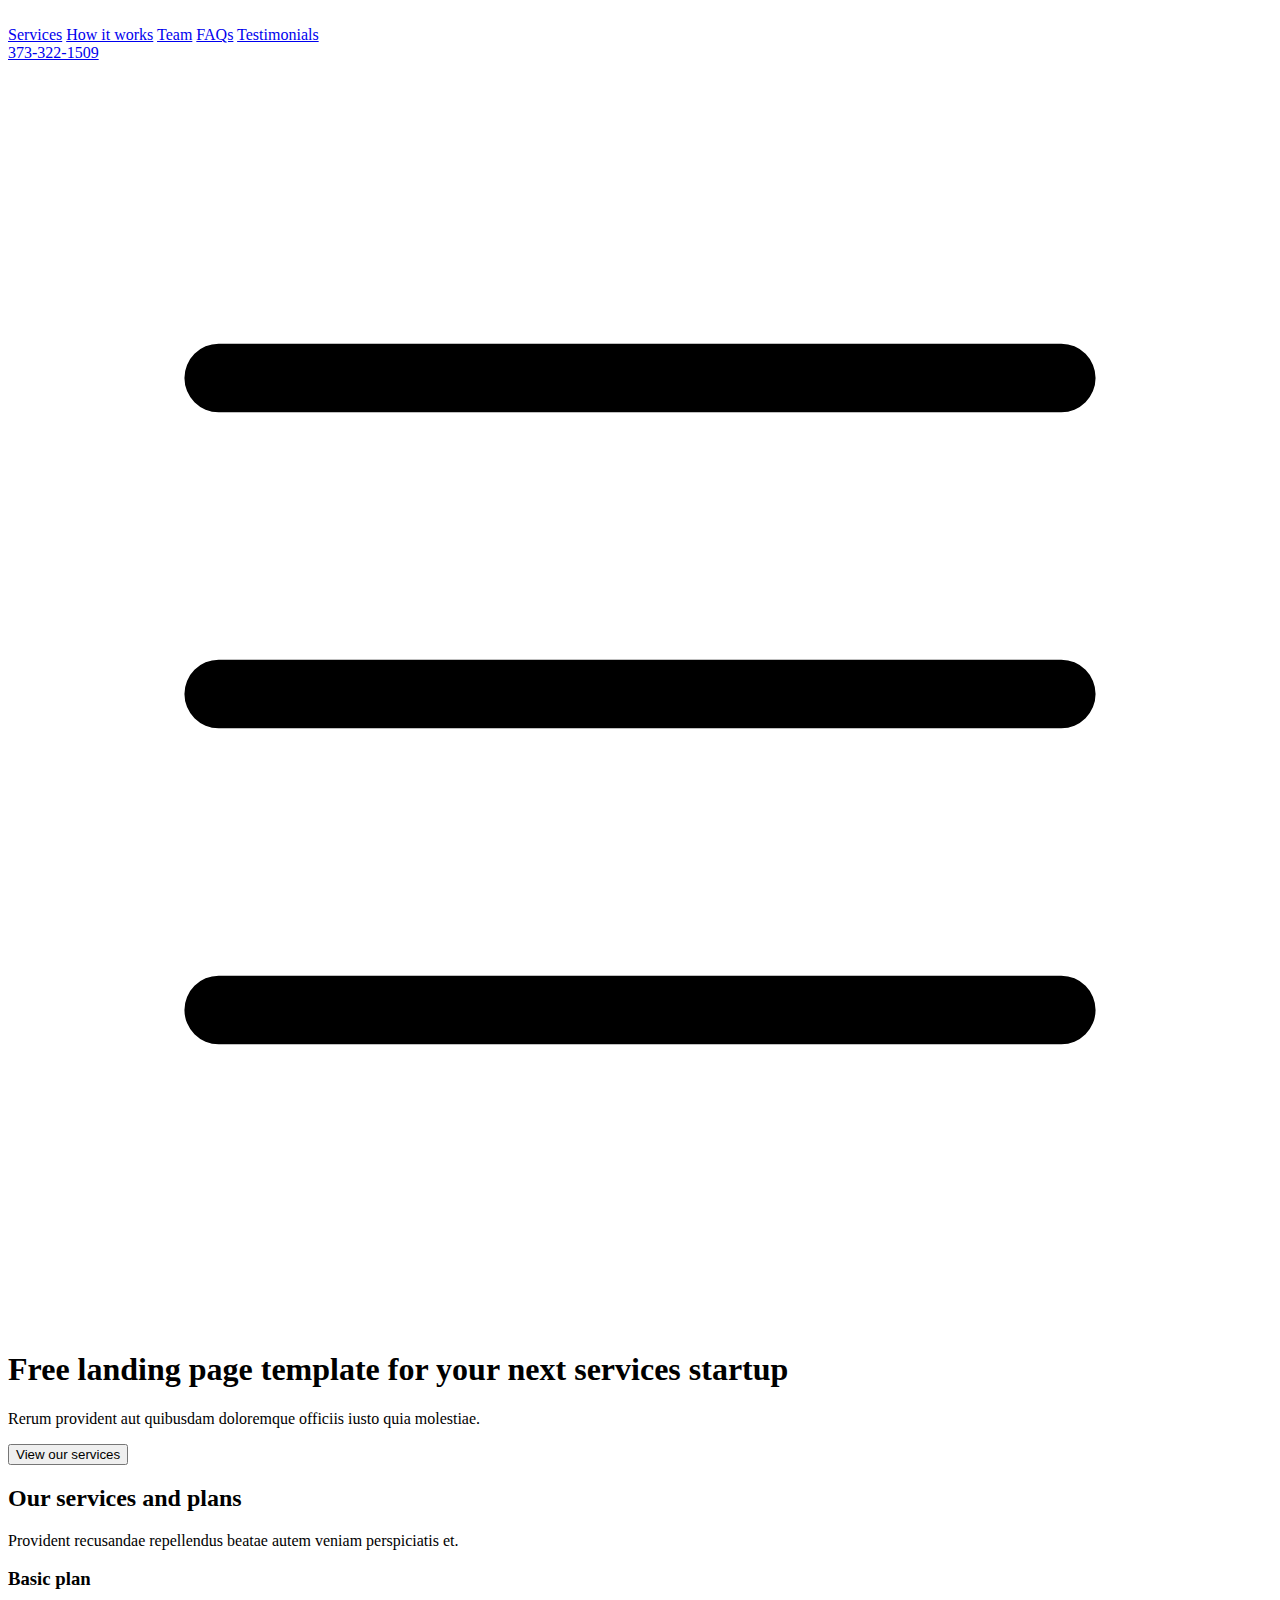
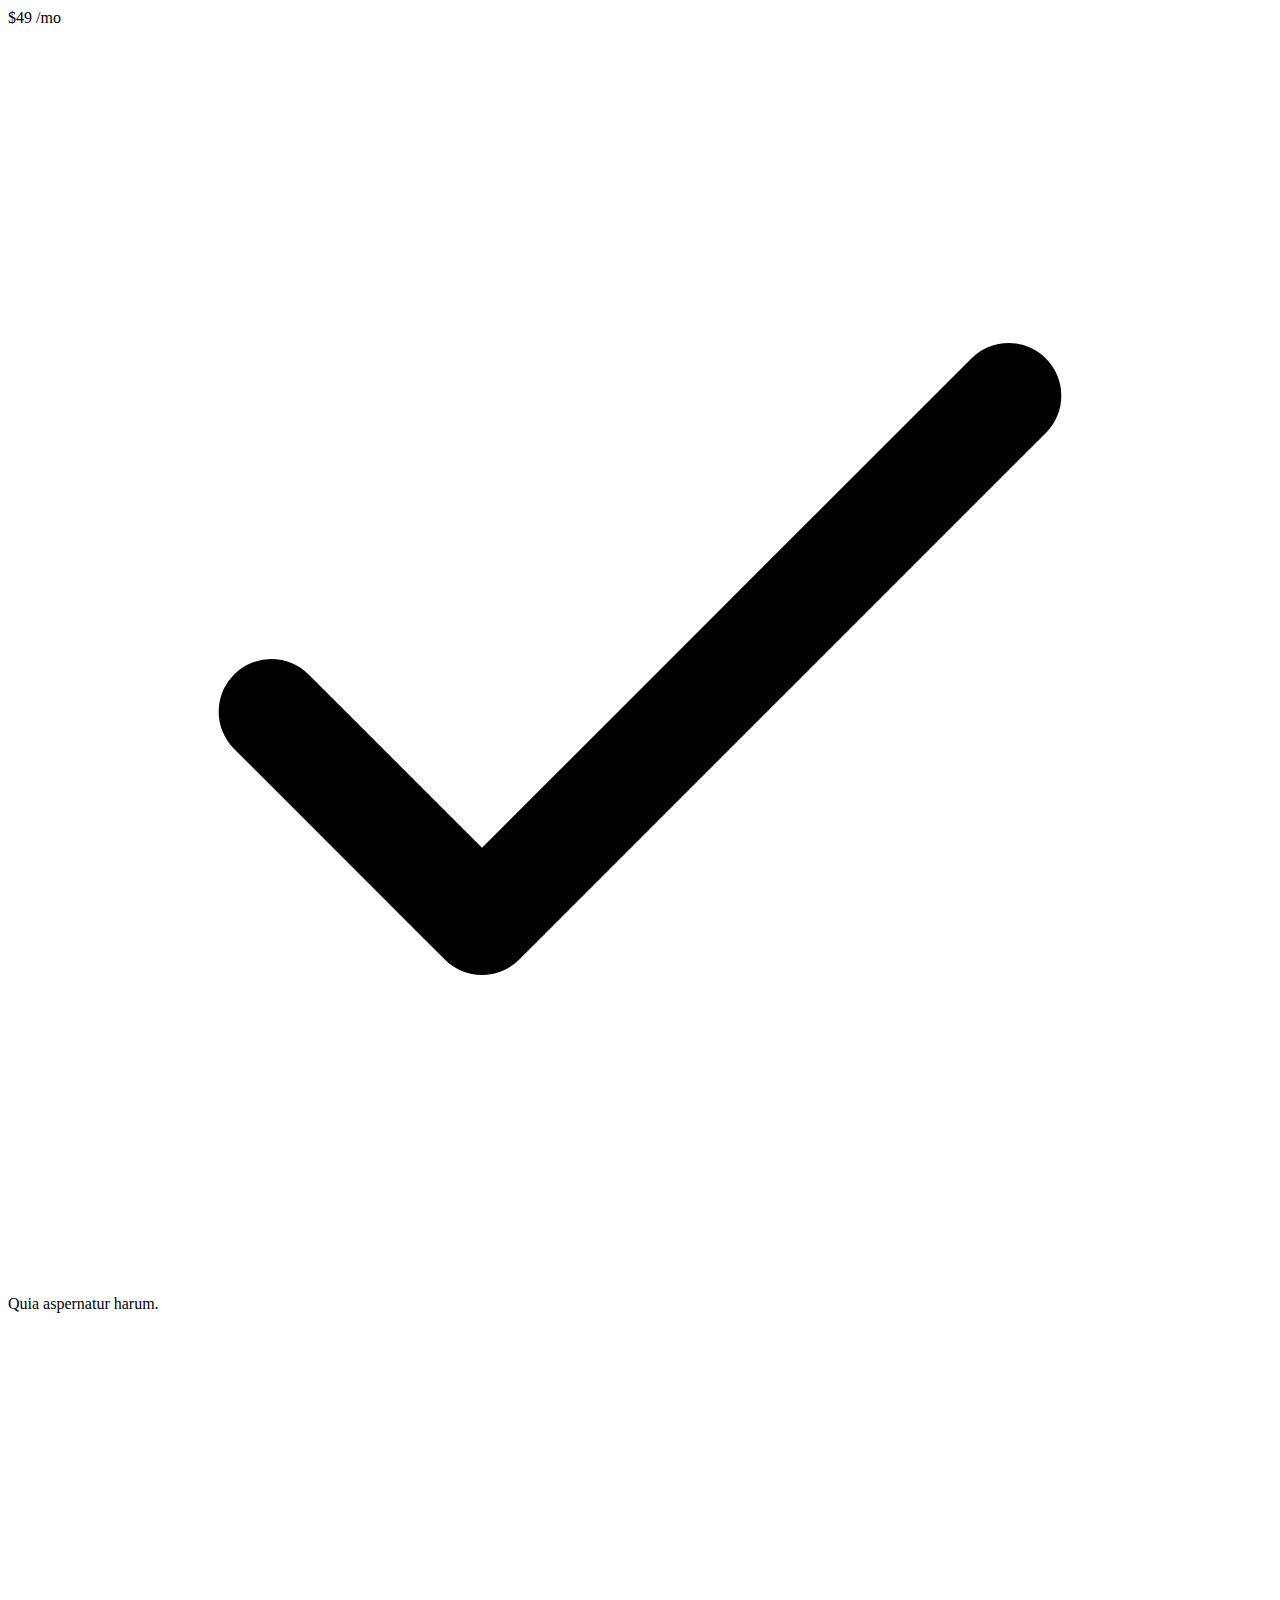
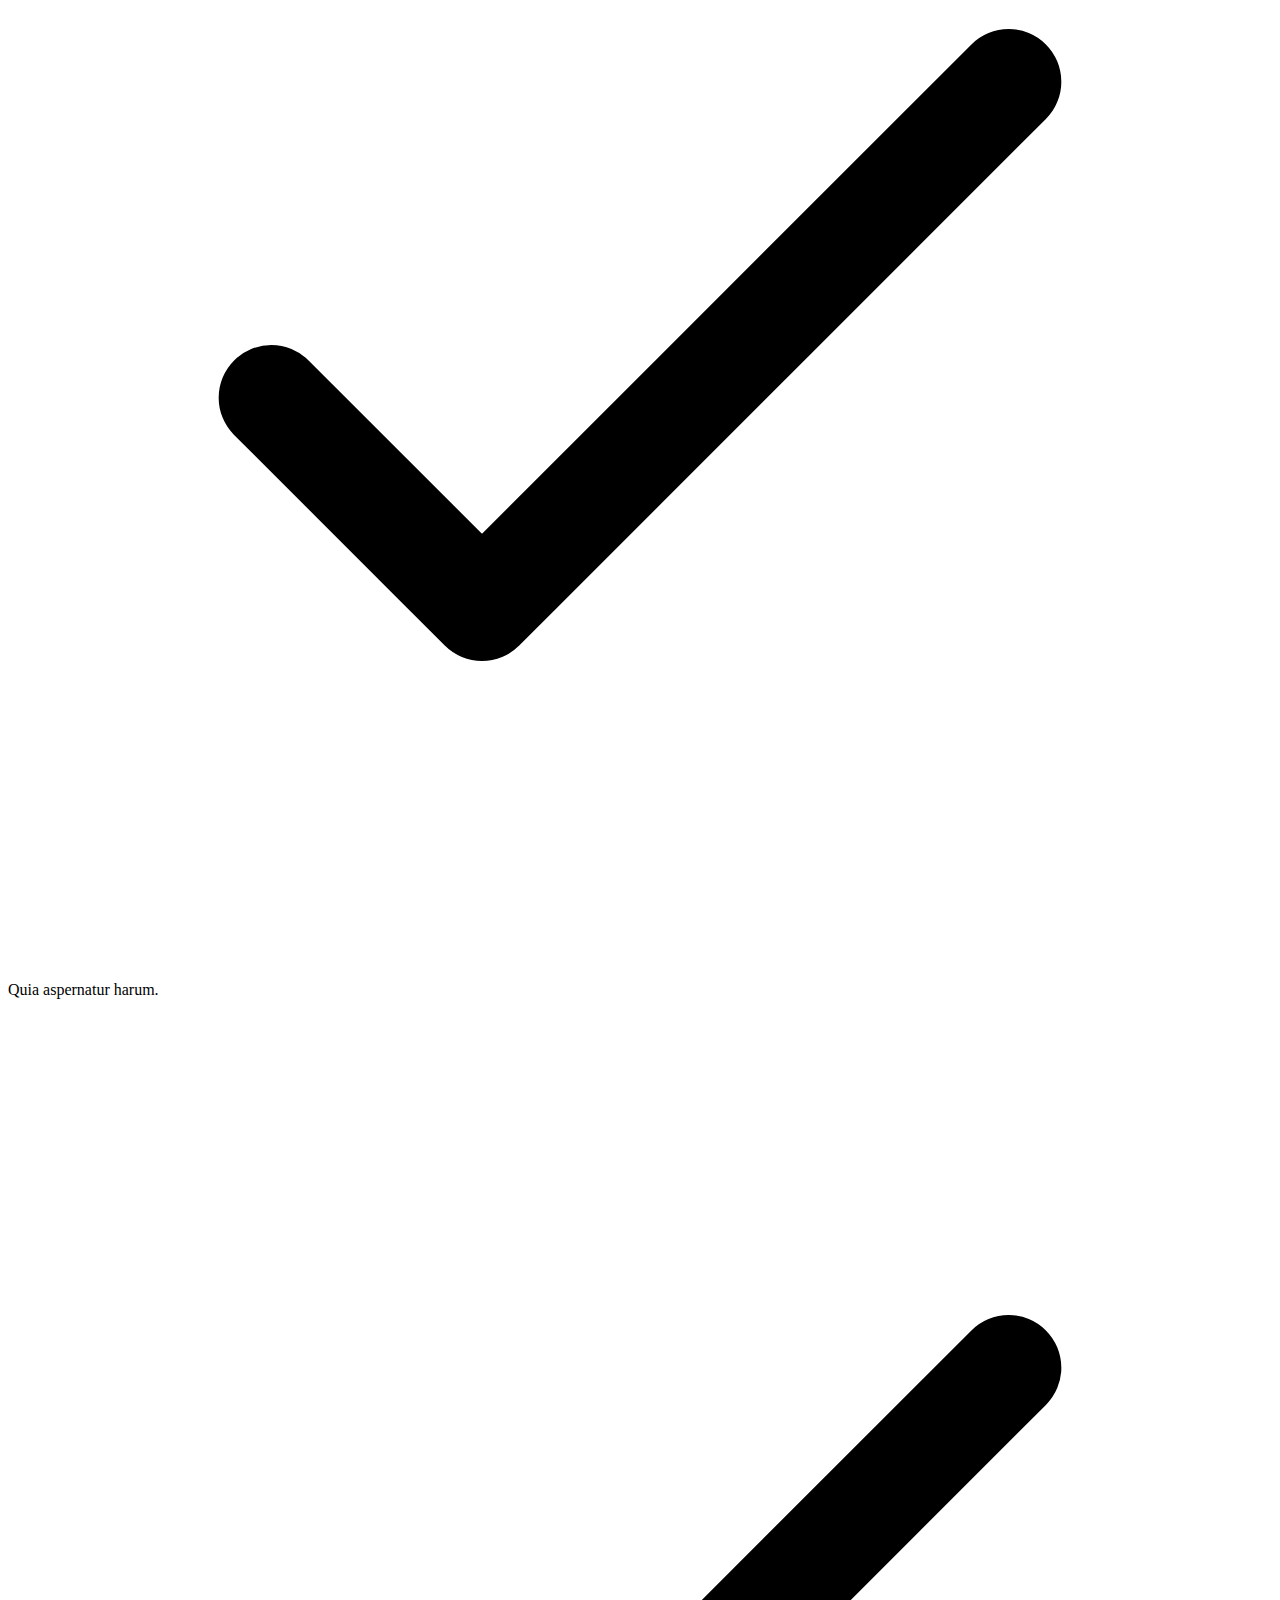
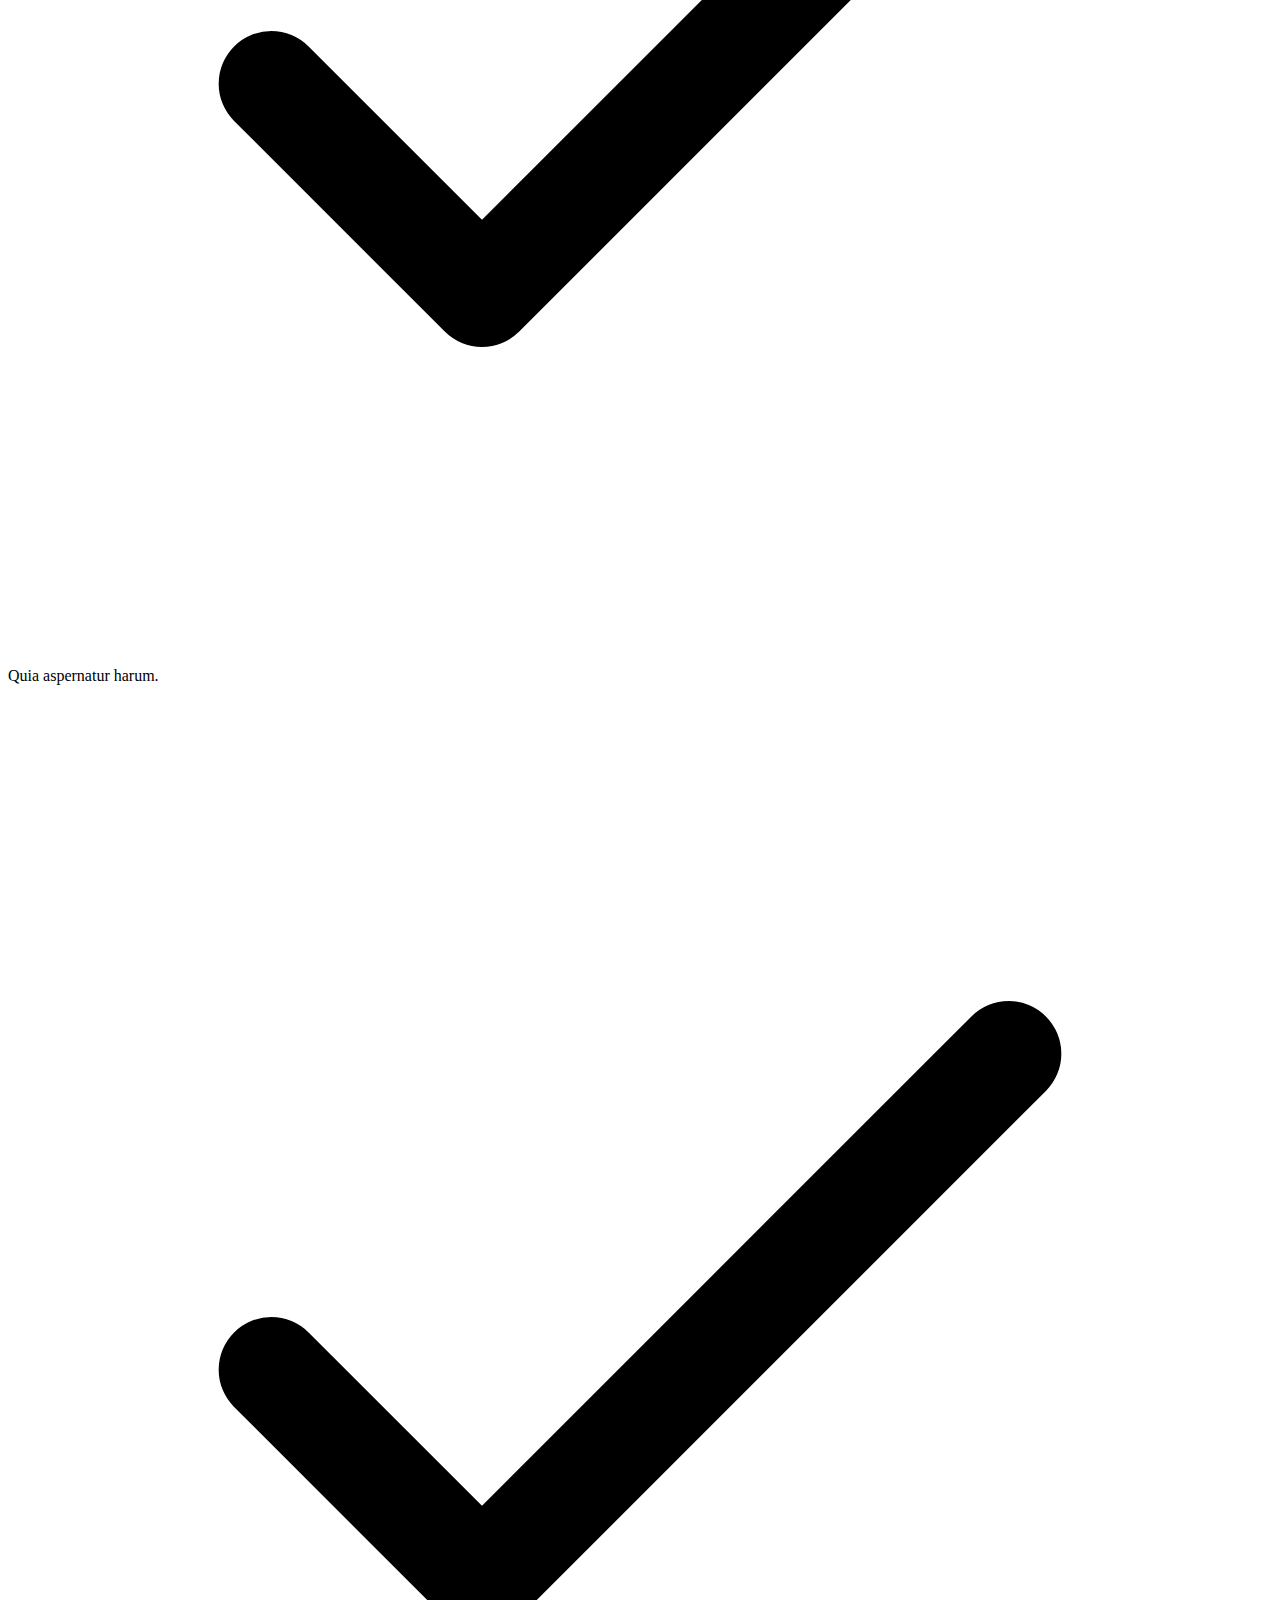
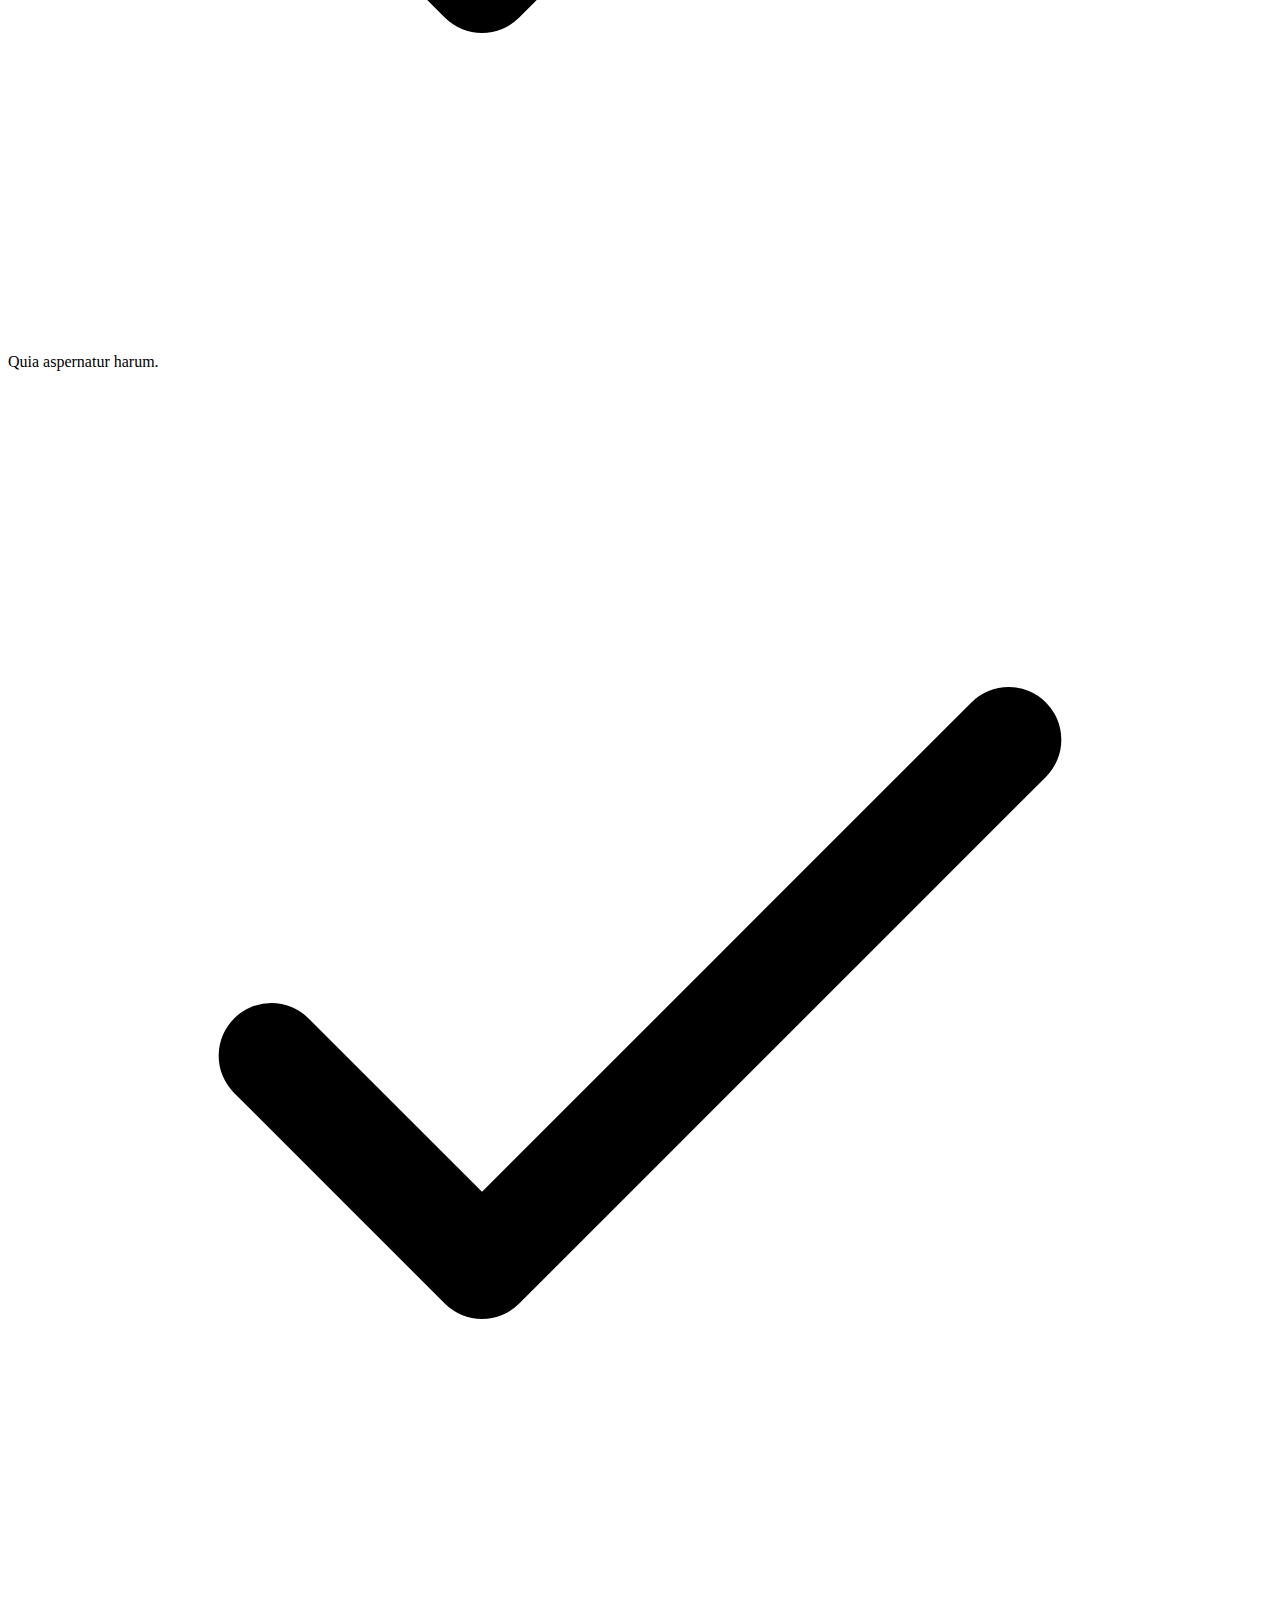
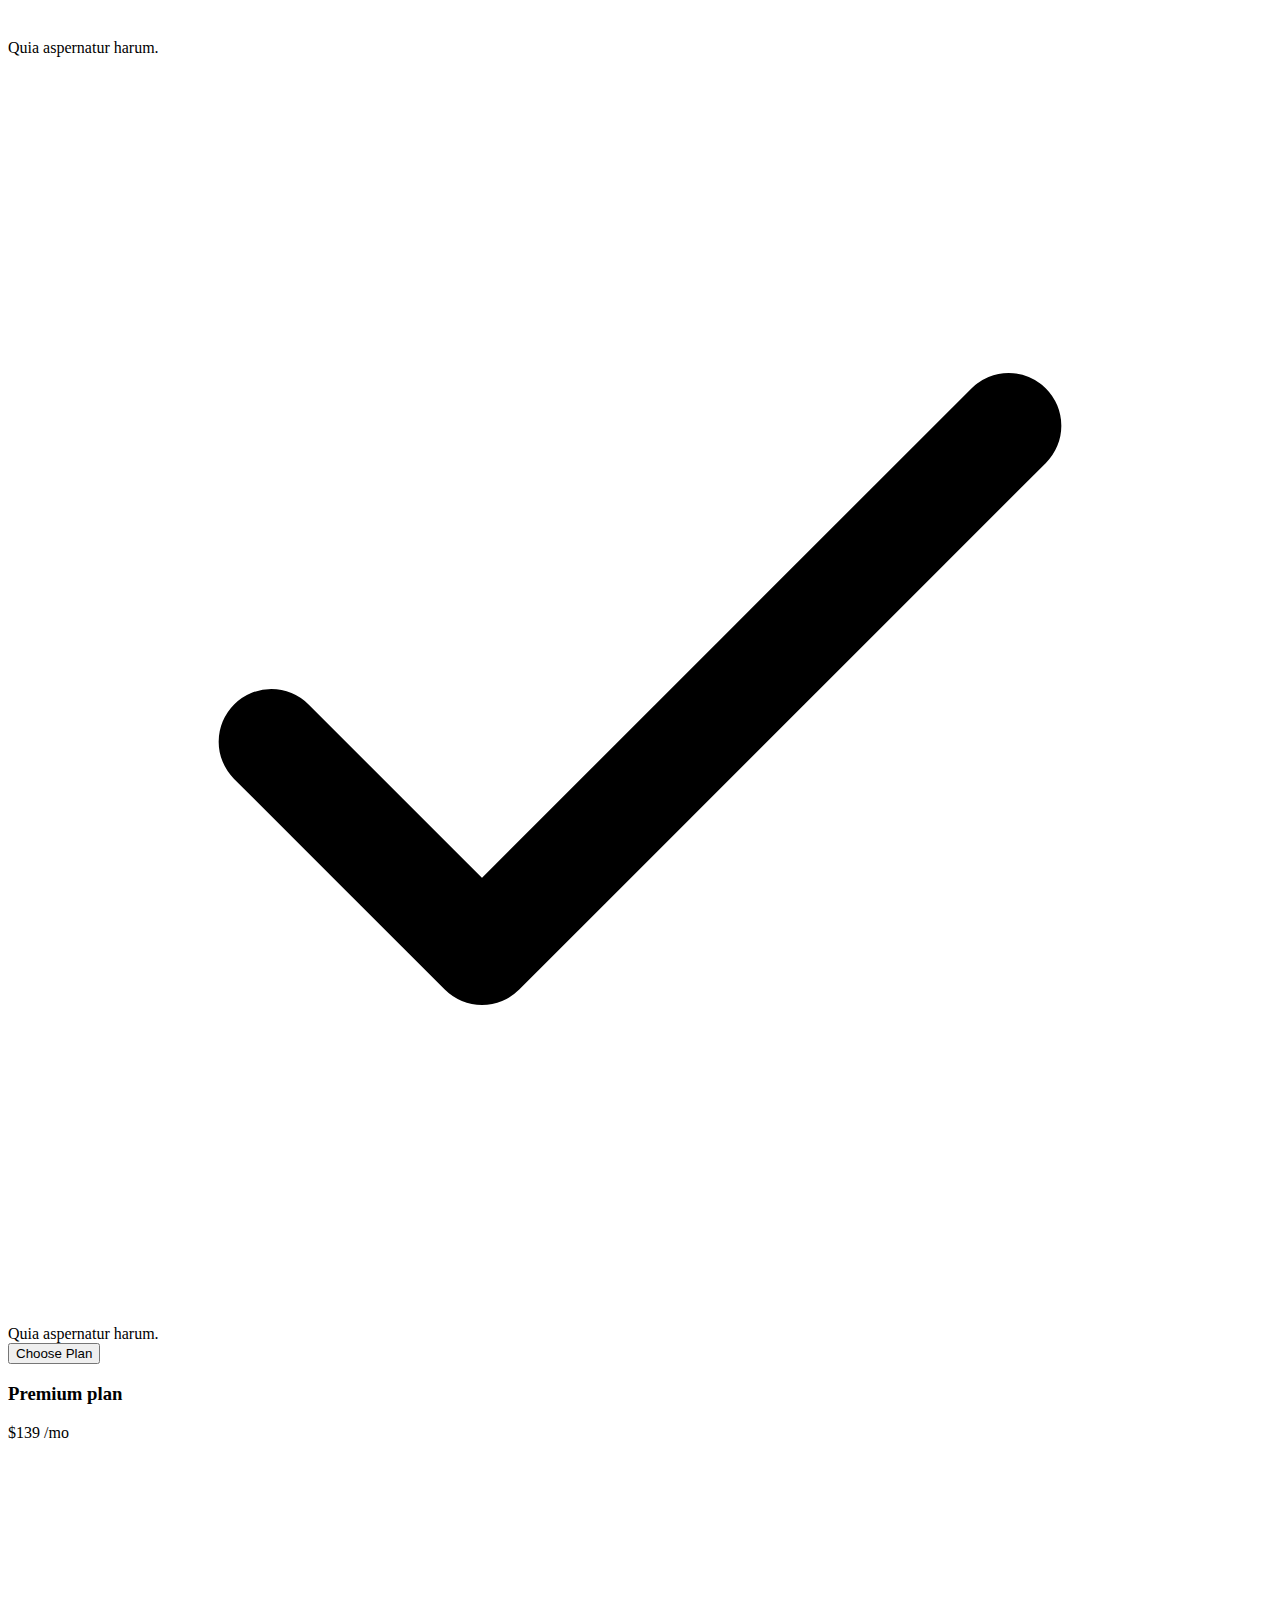
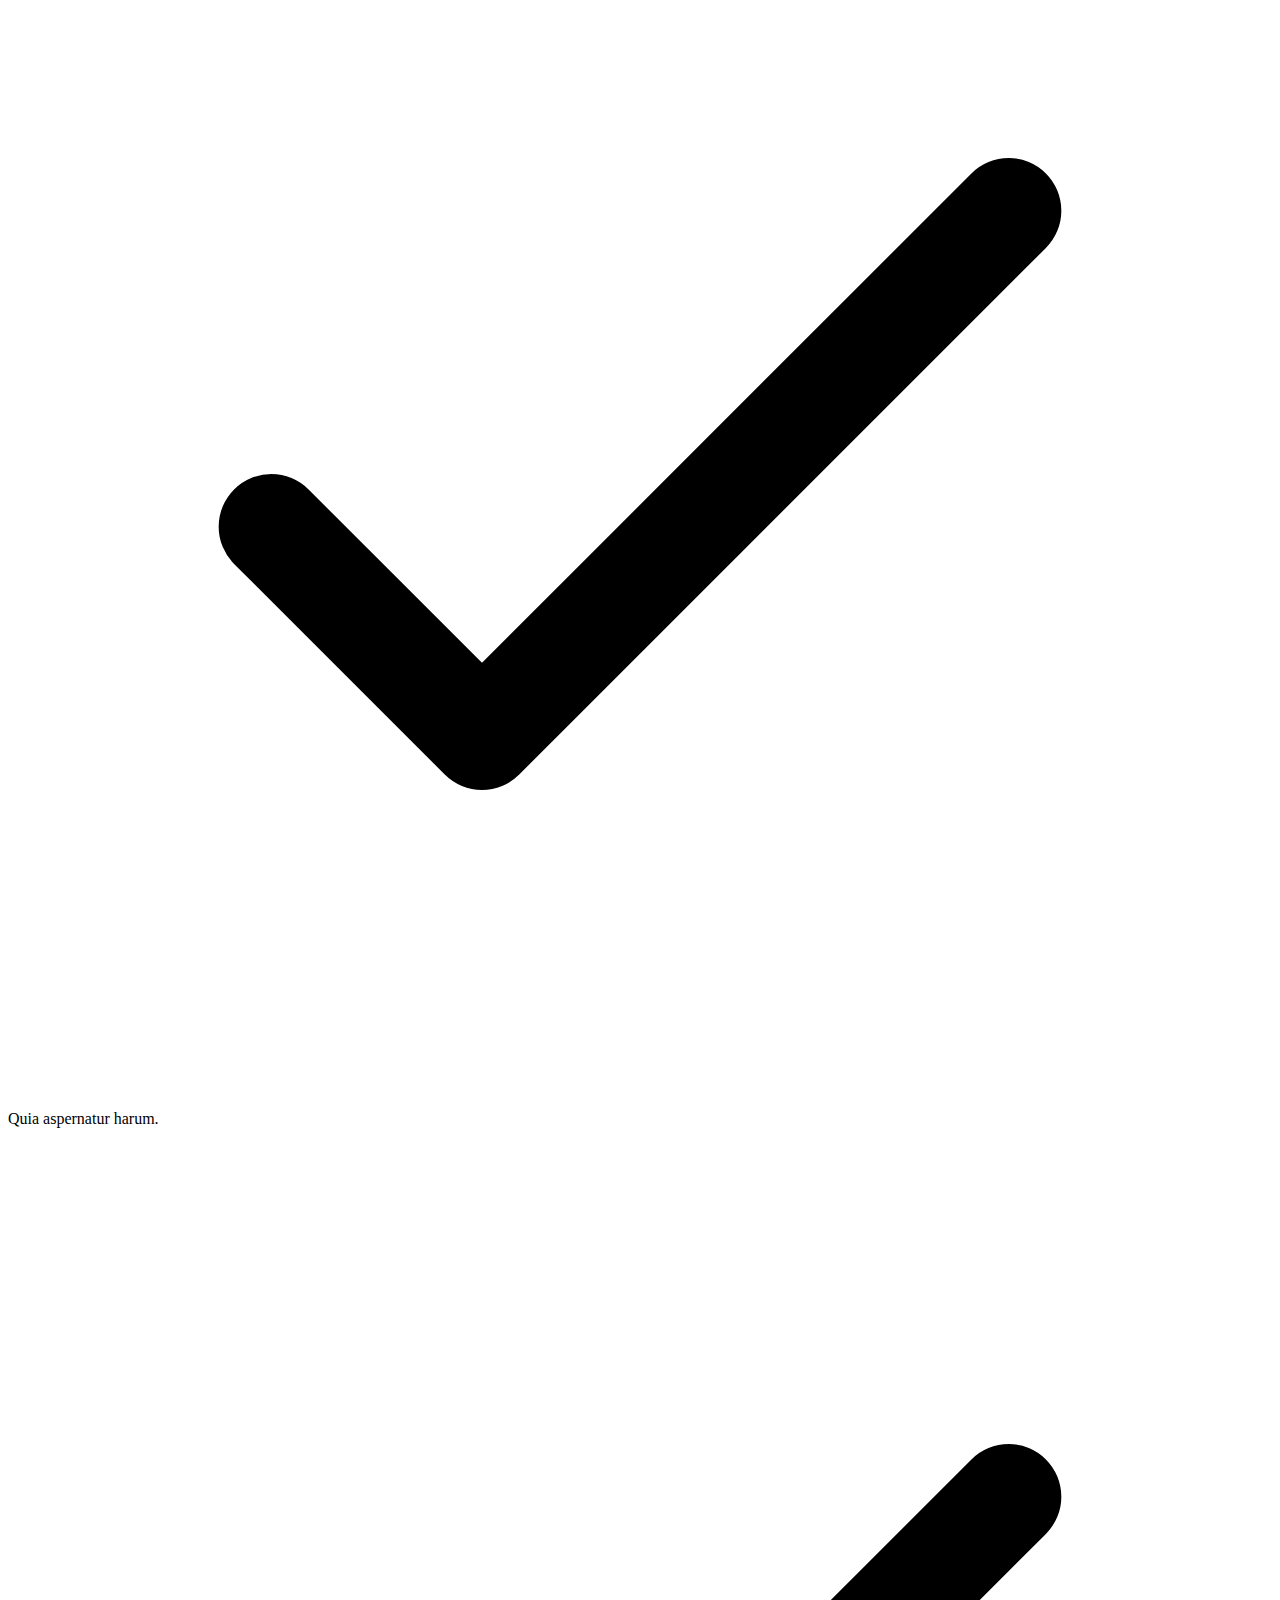
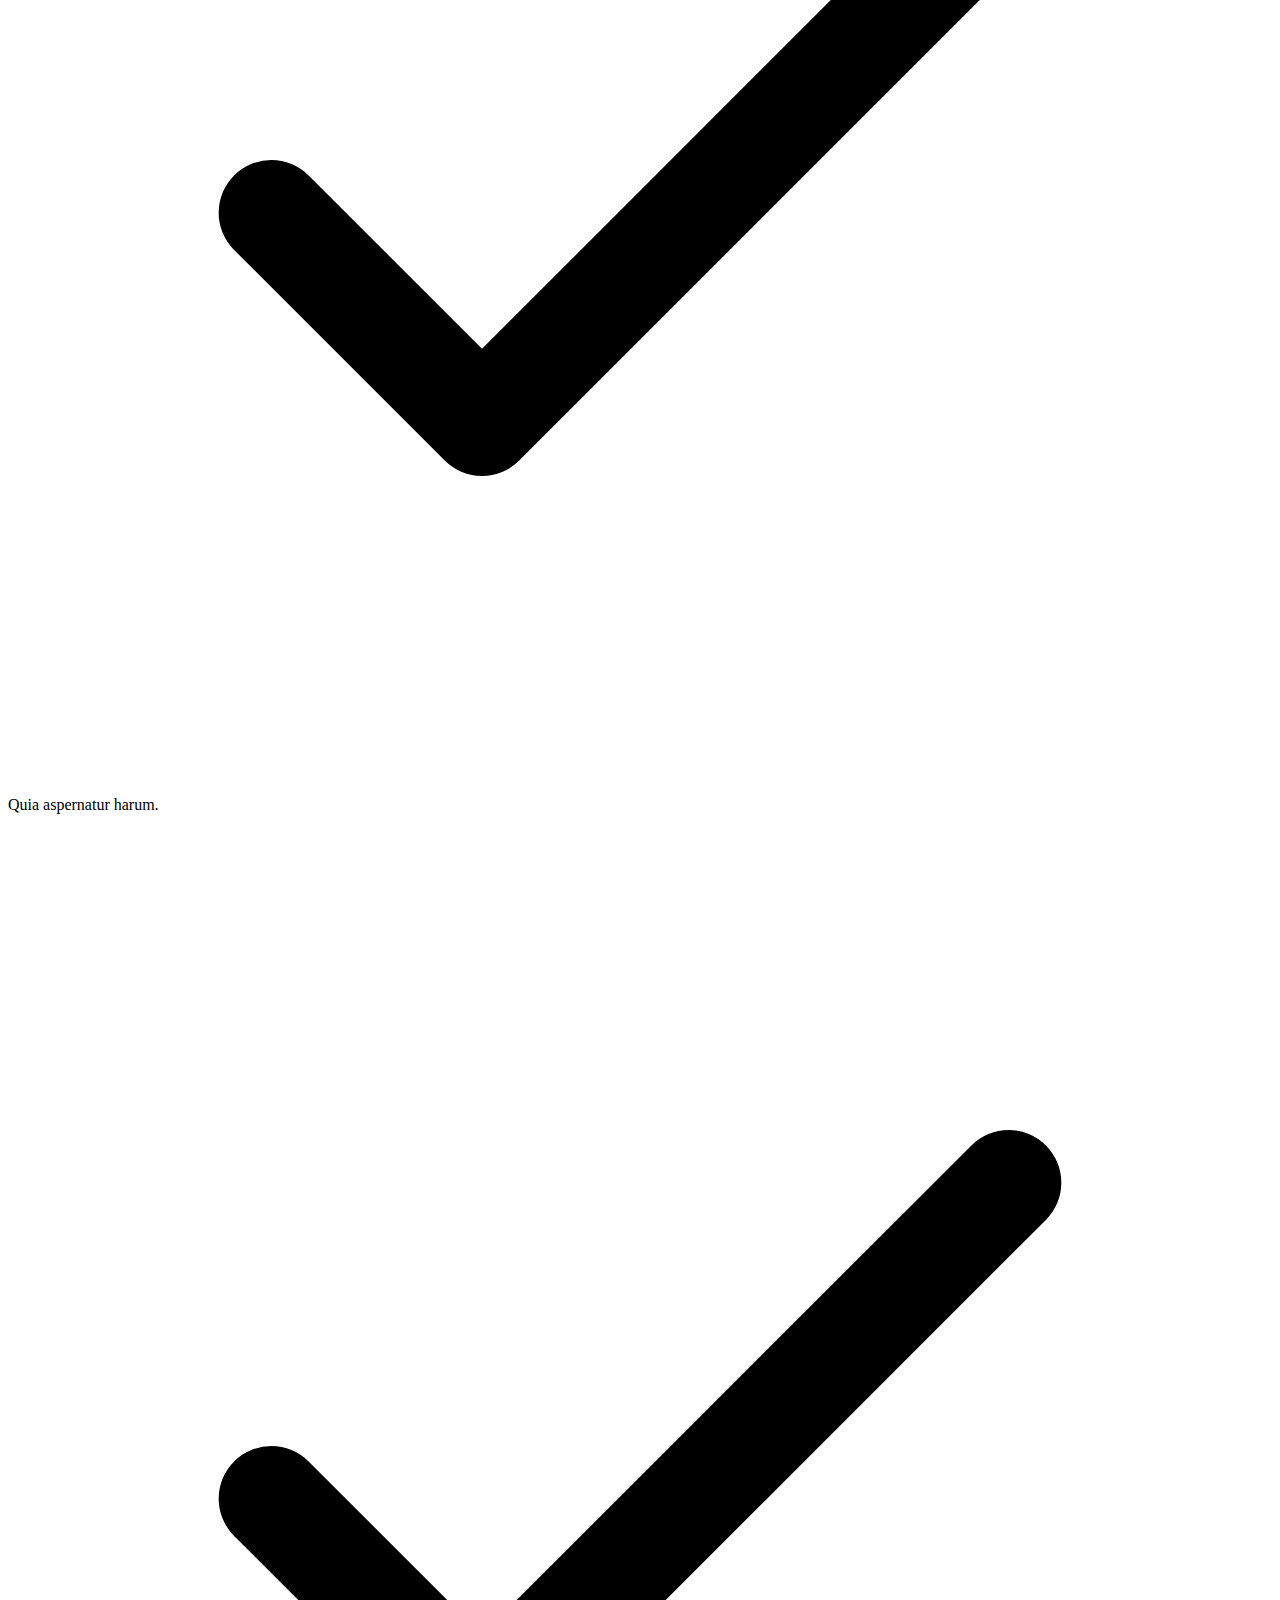
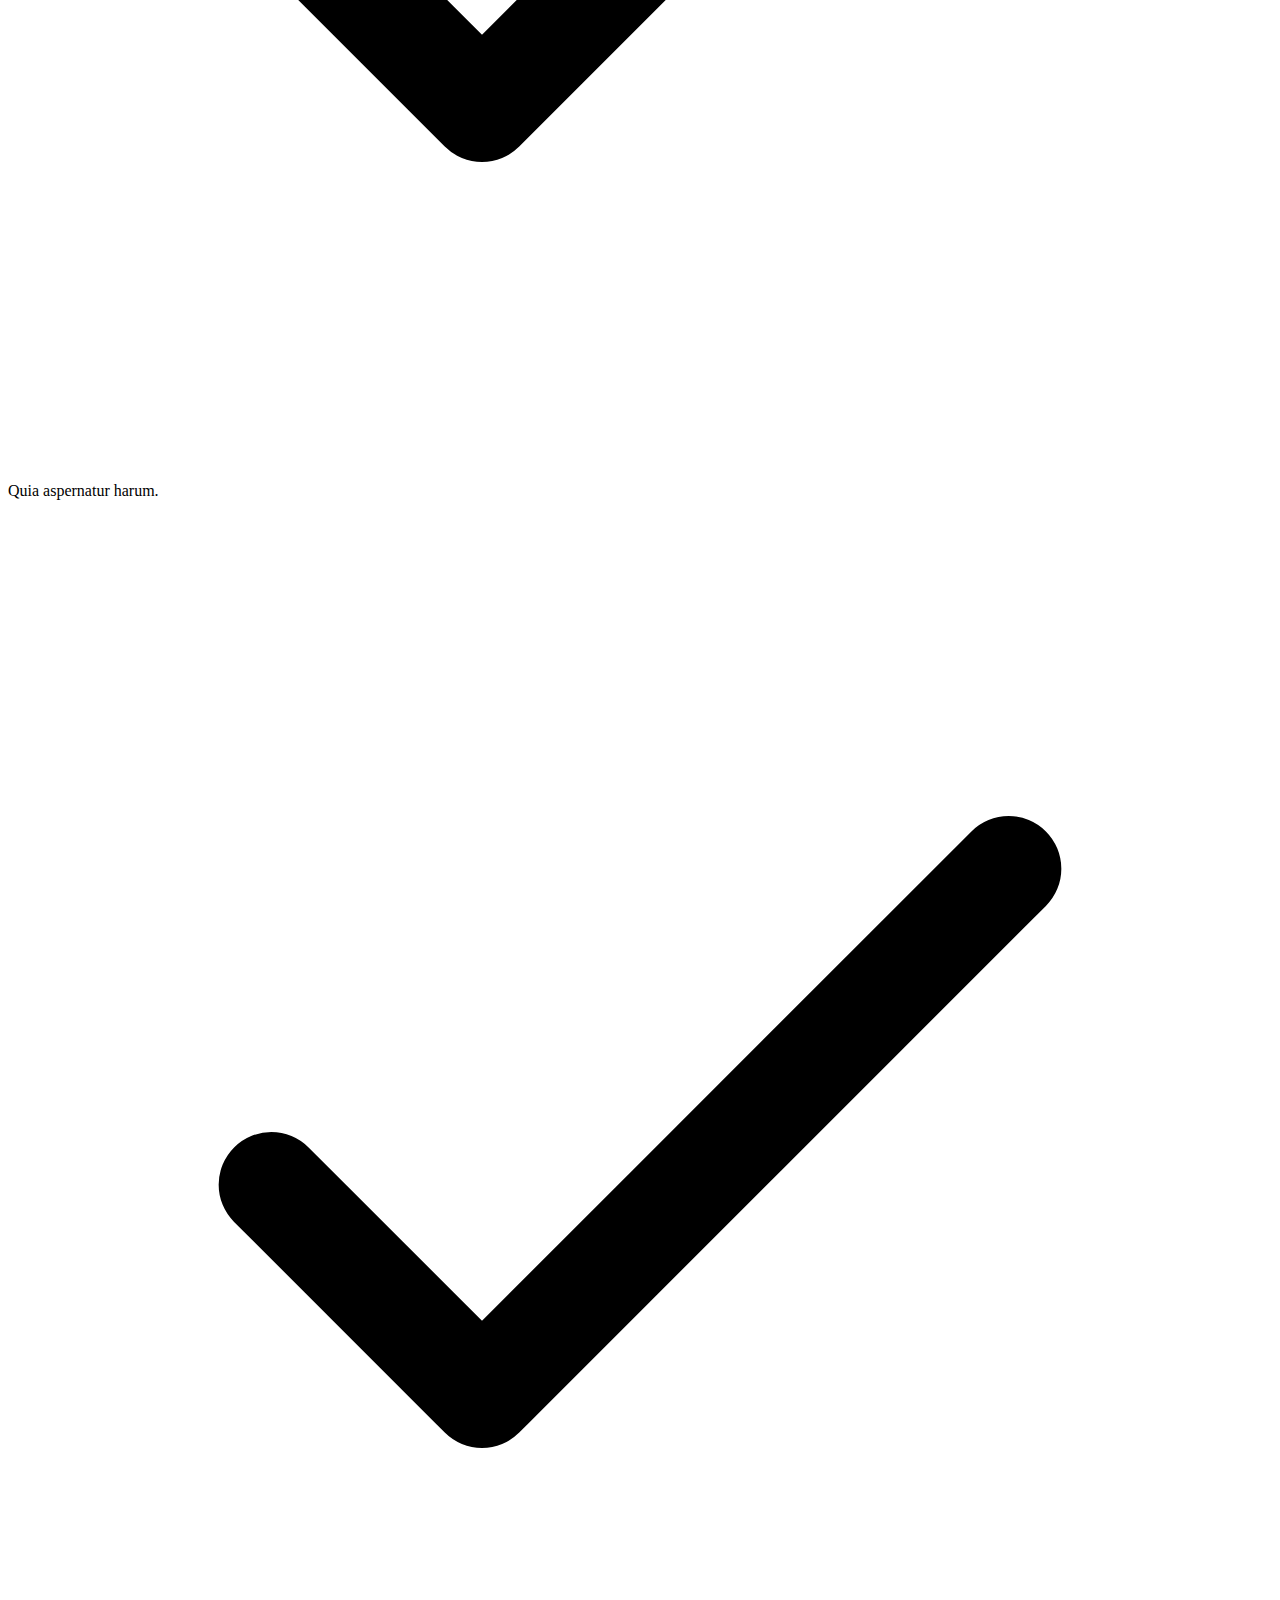
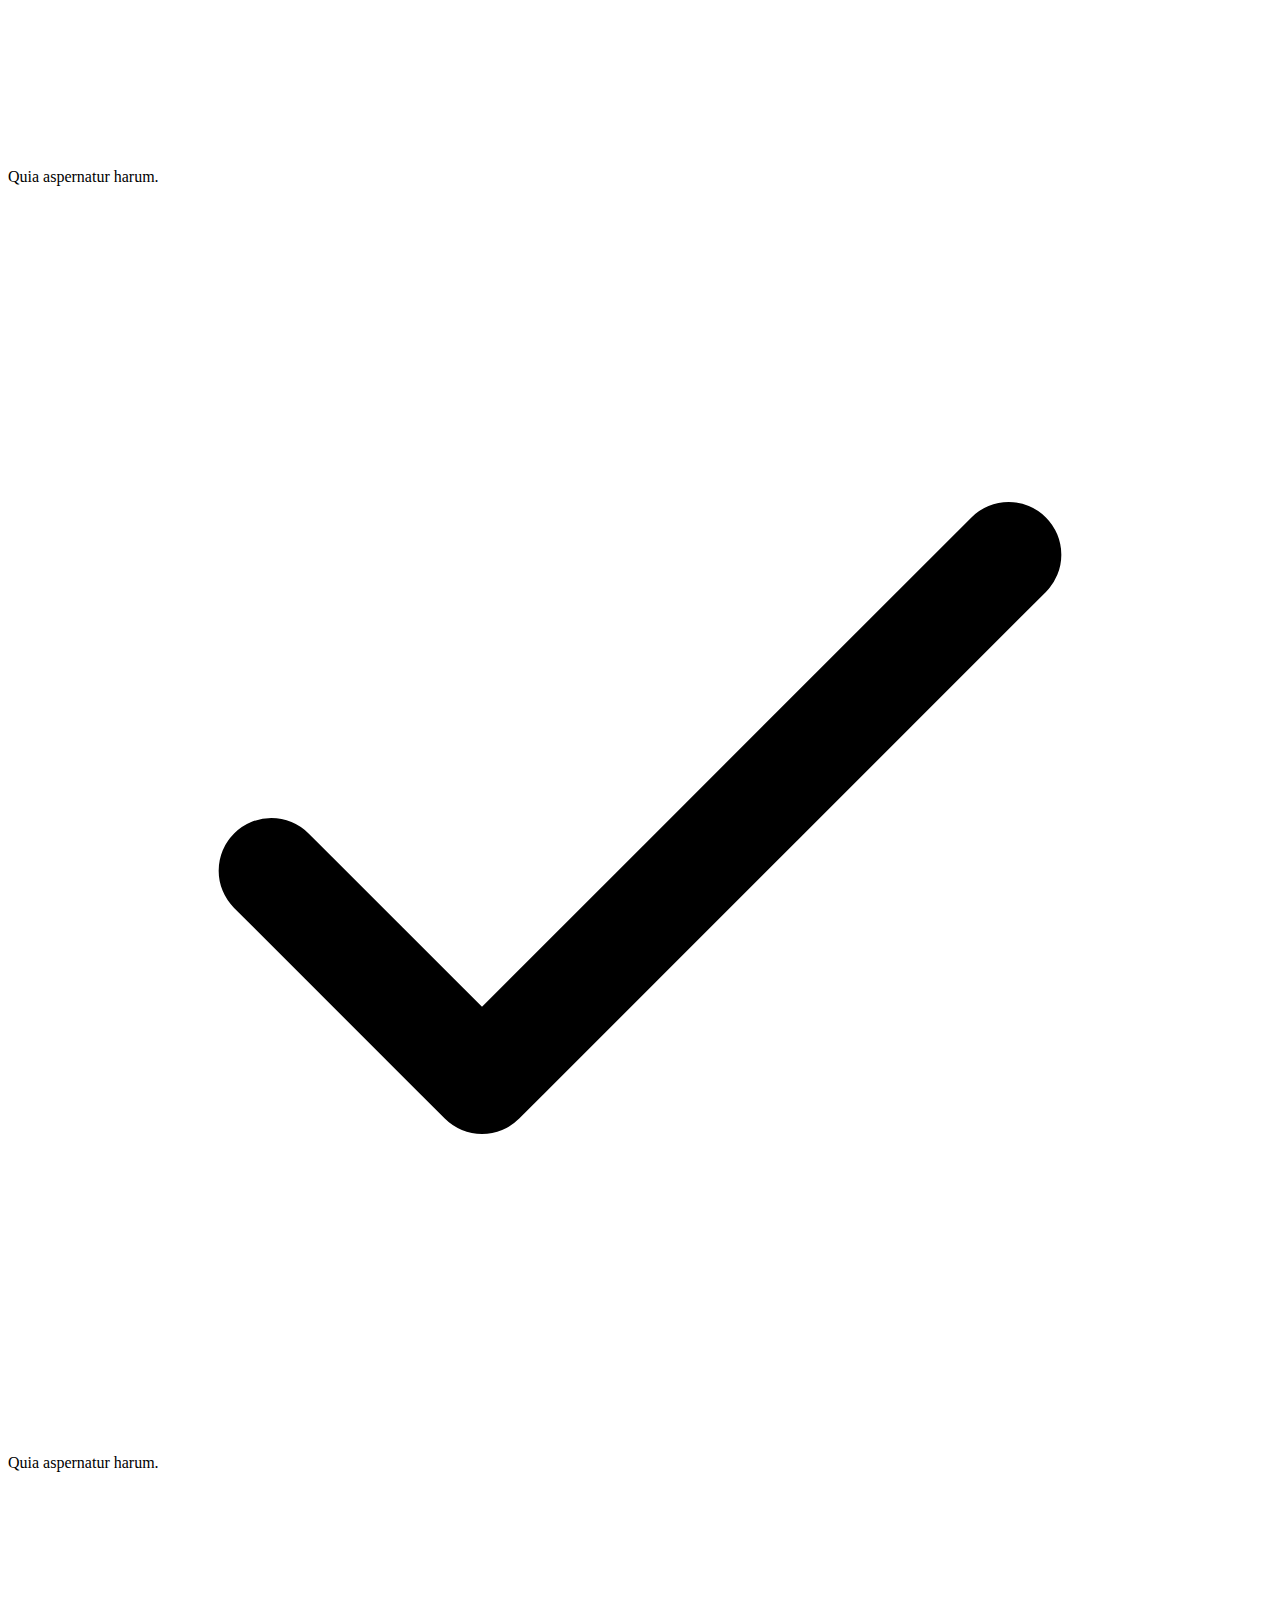
==== templates/index.html @ 384dcf0c "changed background to more appropriate, added ben photo, added some styles" ====
<!DOCTYPE html>
<html lang="en">
<head>
    <meta charset="UTF-8">
    <meta http-equiv="X-UA-Compatible" content="IE=edge">
    <meta name="viewport" content="width=device-width, initial-scale=1.0">
    <link rel="icon" type="image/png" href="assets/img/favicon.png"/>
    <link href='https://unpkg.com/boxicons@2.0.7/css/boxicons.min.css' rel='stylesheet'>
    <link rel="stylesheet" href="../assets/css/styles.css">
    <title>Setti – Free Landing page for services startup</title>
</head>
<body class="font-sans antialiased bg-gray-50 text-gray-900">
    <main>
        <div class="bg-cover bg-no-repeat bg-right-top xl:bg-bottom" style="background-image: url('assets/img/background.jpg');"><!-- Start Hero Block -->
            <div class="container mx-auto px-5 pb-16 sm:pb-16 lg:pb-24 xl:pb-32">
                <header class="flex justify-between items-center pt-5">
                    <div>
                        <a href="#0" class=""><img src="assets/img/logo.svg" alt=""></a>
                    </div>
                    <div class="hidden space-x-8 font-medium lg:block">
                        <a href="#0" class="hover:text-blue-600 transition-colors duration-300">Services</a>
                        <a href="#0" class="hover:text-blue-600 transition-colors duration-300">How it works</a>
                        <a href="#0" class="hover:text-blue-600 transition-colors duration-300">Team</a>
                        <a href="#0" class="hover:text-blue-600 transition-colors duration-300">FAQs</a>
                        <a href="#0" class="hover:text-blue-600 transition-colors duration-300">Testimonials</a>
                    </div>
                    <div class="hidden font-medium lg:block">
                        <a href="#0" class="hover:text-blue-600 transition-colors duration-300 ">373-322-1509</a>
                    </div>
                    <div class="block lg:hidden">
                        <svg xmlns="http://www.w3.org/2000/svg" class="h-8 w-8 " fill="none" viewBox="0 0 24 24" stroke="currentColor"><path stroke-linecap="round" stroke-linejoin="round" stroke-width="1.3" d="M4 6h16M4 12h16M4 18h16"/></svg>
                    </div>
                </header>
                <div class="mt-16 space-y-8 lg:mt-24 xl:mt-28">
                    <div class="space-y-4">
                        <h1 class="text-3xl font-black sm:w-2/3 sm:text-4xl md:max-w-xl md:text-5xl">Free landing page template for your next services startup</h1>
                        <p class="max-w-sm text-lg text-gray-700 md:max-w-md md:text-xl">Rerum provident aut quibusdam doloremque officiis iusto quia molestiae.</p>
                    </div>
                    <button class="w-full px-8 py-3.5 transition duration-300 bg-blue-500 hover:bg-blue-600 shadow text-white font-semibold rounded-lg sm:w-auto">View our services</button>
                </div>
            </div>
        </div><!-- End Hero Block -->
        <section class="py-12 lg:py-16 xl:py-28"><!-- Start Services and Plans Block -->
            <div class="container mx-auto px-5">
                <div class="grid gap-6 lg:gap-10 xl:grid-cols-3">
                    <div class="space-y-2 lg:space-y-4">
                        <h2 class="text-2xl font-black sm:text-3xl">Our services and plans</h2>
                        <p class="w-full sm:w-1/2 xl:w-80 text-gray-600 md:text-lg">Provident recusandae repellendus beatae autem veniam perspiciatis et.</p>
                    </div>
                    <div class="grid gap-6 sm:grid-cols-2 lg:gap-10 xl:col-span-2">
                        <div class="bg-white p-5 rounded-xl shadow space-y-5 transition-shadow duration-200 hover:shadow-lg md:p-8"><!-- Start Plan Box -->
                            <div class="flex justify-between">
                                <h3 class="text-xl font-medium">Basic plan</h3>
                                <div class="">
                                    <span class="text-xl font-medium">$49</span>
                                    <span class="text-gray-400">/mo</span>
                                </div>
                            </div>
                            <div class="border-t border-gray-200"></div>
                            <div class="space-y-2.5">
                                <div class="flex items-center space-x-5">
                                    <svg xmlns="http://www.w3.org/2000/svg" class="h-6 w-6 mr-4 text-blue-500" fill="none" viewBox="0 0 24 24" stroke="currentColor"><path stroke-linecap="round" stroke-linejoin="round" stroke-width="2" d="M5 13l4 4L19 7" /></svg>
                                    Quia aspernatur harum.
                                </div>
                                <div class="flex items-center space-x-5">
                                    <svg xmlns="http://www.w3.org/2000/svg" class="h-6 w-6 mr-4 text-blue-500" fill="none" viewBox="0 0 24 24" stroke="currentColor"><path stroke-linecap="round" stroke-linejoin="round" stroke-width="2" d="M5 13l4 4L19 7" /></svg>
                                    Quia aspernatur harum.
                                </div>
                                <div class="flex items-center space-x-5">
                                    <svg xmlns="http://www.w3.org/2000/svg" class="h-6 w-6 mr-4 text-blue-500" fill="none" viewBox="0 0 24 24" stroke="currentColor"><path stroke-linecap="round" stroke-linejoin="round" stroke-width="2" d="M5 13l4 4L19 7" /></svg>
                                    Quia aspernatur harum.
                                </div>
                                <div class="flex items-center space-x-5 text-gray-400">
                                    <svg xmlns="http://www.w3.org/2000/svg" class="h-6 w-6 mr-4" fill="none" viewBox="0 0 24 24" stroke="currentColor"><path stroke-linecap="round" stroke-linejoin="round" stroke-width="2" d="M5 13l4 4L19 7" /></svg>
                                    Quia aspernatur harum.
                                </div>
                                <div class="flex items-center space-x-5 text-gray-400">
                                    <svg xmlns="http://www.w3.org/2000/svg" class="h-6 w-6 mr-4" fill="none" viewBox="0 0 24 24" stroke="currentColor"><path stroke-linecap="round" stroke-linejoin="round" stroke-width="2" d="M5 13l4 4L19 7" /></svg>
                                    Quia aspernatur harum.
                                </div>
                                <div class="flex items-center space-x-5 text-gray-400">
                                    <svg xmlns="http://www.w3.org/2000/svg" class="h-6 w-6 mr-4" fill="none" viewBox="0 0 24 24" stroke="currentColor"><path stroke-linecap="round" stroke-linejoin="round" stroke-width="2" d="M5 13l4 4L19 7" /></svg>
                                    Quia aspernatur harum.
                                </div>
                            </div>
                            <button class="w-full py-3 bg-blue-500 text-white font-semibold rounded-lg transition duration-300 hover:bg-blue-600">Choose Plan</button>
                        </div><!-- End Plan Box -->
                        <div class="bg-white p-5 rounded-xl shadow space-y-5 transition-shadow duration-200 hover:shadow-lg md:p-8"><!-- Start Plan Box -->
                            <div class="flex justify-between">
                                <h3 class="text-xl font-medium">Premium plan</h3>
                                <div class="">
                                    <span class="text-xl font-medium">$139</span>
                                    <span class="text-gray-400">/mo</span>
                                </div>
                            </div>
                            <div class="border-t border-gray-200"></div>
                            <div class="space-y-2.5">
                                <div class="flex items-center space-x-5">
                                    <svg xmlns="http://www.w3.org/2000/svg" class="h-6 w-6 mr-4 text-blue-500" fill="none" viewBox="0 0 24 24" stroke="currentColor"><path stroke-linecap="round" stroke-linejoin="round" stroke-width="2" d="M5 13l4 4L19 7" /></svg>
                                    Quia aspernatur harum.
                                </div>
                                <div class="flex items-center space-x-5">
                                    <svg xmlns="http://www.w3.org/2000/svg" class="h-6 w-6 mr-4 text-blue-500" fill="none" viewBox="0 0 24 24" stroke="currentColor"><path stroke-linecap="round" stroke-linejoin="round" stroke-width="2" d="M5 13l4 4L19 7" /></svg>
                                    Quia aspernatur harum.
                                </div>
                                <div class="flex items-center space-x-5">
                                    <svg xmlns="http://www.w3.org/2000/svg" class="h-6 w-6 mr-4 text-blue-500" fill="none" viewBox="0 0 24 24" stroke="currentColor"><path stroke-linecap="round" stroke-linejoin="round" stroke-width="2" d="M5 13l4 4L19 7" /></svg>
                                    Quia aspernatur harum.
                                </div>
                                <div class="flex items-center space-x-5">
                                    <svg xmlns="http://www.w3.org/2000/svg" class="h-6 w-6 mr-4 text-blue-500" fill="none" viewBox="0 0 24 24" stroke="currentColor"><path stroke-linecap="round" stroke-linejoin="round" stroke-width="2" d="M5 13l4 4L19 7" /></svg>
                                    Quia aspernatur harum.
                                </div>
                                <div class="flex items-center space-x-5">
                                    <svg xmlns="http://www.w3.org/2000/svg" class="h-6 w-6 mr-4 text-blue-500" fill="none" viewBox="0 0 24 24" stroke="currentColor"><path stroke-linecap="round" stroke-linejoin="round" stroke-width="2" d="M5 13l4 4L19 7" /></svg>
                                    Quia aspernatur harum.
                                </div>
                                <div class="flex items-center space-x-5">
                                    <svg xmlns="http://www.w3.org/2000/svg" class="h-6 w-6 mr-4 text-blue-500" fill="none" viewBox="0 0 24 24" stroke="currentColor"><path stroke-linecap="round" stroke-linejoin="round" stroke-width="2" d="M5 13l4 4L19 7" /></svg>
                                    Quia aspernatur harum.
                                </div>
                            </div>
                            <button class="w-full py-3 border-2 border-blue-500 text-blue-500 font-semibold rounded-lg transition duration-300 hover:bg-blue-600 hover:border-blue-600 hover:text-white">Choose Plan</button>
                        </div><!-- End Plan Box -->
                    </div>
                </div>
            </div>
        </section><!-- End Services and Plans Block -->

        <div class="border-t border-gray-200"></div>

        <section class="py-12 lg:py-16 xl:py-28"><!-- Start How It Works Block -->
            <div class="container mx-auto px-5">
                <div class="grid gap-6 lg:gap-10 xl:grid-cols-3">
                    <div class="space-y-2 lg:space-y-4">
                        <h2 class="text-2xl font-black sm:text-3xl">How it works</h2>
                        <p class="w-full sm:w-1/2 xl:w-80 text-gray-600 md:text-lg">Voluptates aliquid est labore dignissimos similique incidunt porro temporibus. Omnis commodi dolorem.</p>
                    </div>
                    <div class="grid gap-6 sm:grid-cols-2 lg:gap-10 xl:col-span-2">
                        <div class="relative bg-white p-5 rounded-xl shadow space-y-2 transition-shadow duration-200 hover:shadow-lg md:p-8"><!-- Start Step Box -->
                            <dt>
                                <div class="absolute flex items-center justify-center h-12 w-12 rounded-full bg-blue-500 text-white">
                                    <svg xmlns="http://www.w3.org/2000/svg" class="h-6 w-6" fill="none" viewBox="0 0 24 24" stroke="currentColor"><path stroke-linecap="round" stroke-linejoin="round" stroke-width="2" d="M8 12h.01M12 12h.01M16 12h.01M21 12c0 4.418-4.03 8-9 8a9.863 9.863 0 01-4.255-.949L3 20l1.395-3.72C3.512 15.042 3 13.574 3 12c0-4.418 4.03-8 9-8s9 3.582 9 8z" /></svg>
                                </div>
                                <p class="ml-16 text-xl font-medium">Step one</p>
                            </dt>
                            <dd class="ml-16 text-gray-500">Lorem ipsum dolor sit amet consectetur adipisicing elit. Quos nesciunt repellat distinctio.</dd>
                        </div><!-- End Step Box -->
                        <div class="relative bg-white p-5 rounded-xl shadow space-y-2 transition-shadow duration-200 hover:shadow-lg md:p-8"><!-- Start Step Box -->
                            <dt>
                                <div class="absolute flex items-center justify-center h-12 w-12 rounded-full bg-blue-500 text-white">
                                    <svg xmlns="http://www.w3.org/2000/svg" class="h-6 w-6" fill="none" viewBox="0 0 24 24" stroke="currentColor"><path stroke-linecap="round" stroke-linejoin="round" stroke-width="2" d="M9 5H7a2 2 0 00-2 2v12a2 2 0 002 2h10a2 2 0 002-2V7a2 2 0 00-2-2h-2M9 5a2 2 0 002 2h2a2 2 0 002-2M9 5a2 2 0 012-2h2a2 2 0 012 2m-3 7h3m-3 4h3m-6-4h.01M9 16h.01" /></svg>
                                </div>
                                <p class="ml-16 text-xl font-medium">Step two</p>
                            </dt>
                            <dd class="ml-16 text-gray-500">Lorem ipsum dolor sit amet consectetur adipisicing elit. Quos nesciunt repellat distinctio.</dd>
                        </div><!-- End Step Box -->
                        <div class="relative bg-white p-5 rounded-xl shadow space-y-2 transition-shadow duration-200 hover:shadow-lg md:p-8"><!-- Start Step Box -->
                            <dt>
                                <div class="absolute flex items-center justify-center h-12 w-12 rounded-full bg-blue-500 text-white">
                                    <svg xmlns="http://www.w3.org/2000/svg" class="h-6 w-6" fill="none" viewBox="0 0 24 24" stroke="currentColor"><path stroke-linecap="round" stroke-linejoin="round" stroke-width="2" d="M9 7h6m0 10v-3m-3 3h.01M9 17h.01M9 14h.01M12 14h.01M15 11h.01M12 11h.01M9 11h.01M7 21h10a2 2 0 002-2V5a2 2 0 00-2-2H7a2 2 0 00-2 2v14a2 2 0 002 2z" /></svg>
                                </div>
                                <p class="ml-16 text-xl font-medium">Step three</p>
                            </dt>
                            <dd class="ml-16 text-gray-500">Lorem ipsum dolor sit amet consectetur adipisicing elit. Quos nesciunt repellat distinctio.</dd>
                        </div><!-- End Step Box -->
                        <div class="relative bg-white p-5 rounded-xl shadow space-y-2 transition-shadow duration-200 hover:shadow-lg md:p-8"><!-- Start Step Box -->
                            <dt>
                                <div class="absolute flex items-center justify-center h-12 w-12 rounded-full bg-blue-500 text-white">
                                    <svg xmlns="http://www.w3.org/2000/svg" class="h-6 w-6" fill="none" viewBox="0 0 24 24" stroke="currentColor"><path stroke-linecap="round" stroke-linejoin="round" stroke-width="2" d="M21 13.255A23.931 23.931 0 0112 15c-3.183 0-6.22-.62-9-1.745M16 6V4a2 2 0 00-2-2h-4a2 2 0 00-2 2v2m4 6h.01M5 20h14a2 2 0 002-2V8a2 2 0 00-2-2H5a2 2 0 00-2 2v10a2 2 0 002 2z" /></svg>
                                </div>
                                <p class="ml-16 text-xl font-medium">Step four</p>
                            </dt>
                            <dd class="ml-16 text-gray-500">Lorem ipsum dolor sit amet consectetur adipisicing elit. Quos nesciunt repellat distinctio.</dd>
                        </div><!-- End Step Box -->
                    </div>
                </div>
            </div>
        </section><!-- End How It Works Block -->

        <section class="bg-gray-100 py-12 lg:py-16 xl:py-28"><!-- Start Our Team Block -->
            <div class="container mx-auto px-5">
                <div class="grid gap-6 lg:gap-10 xl:grid-cols-3">
                    <div class="space-y-2 lg:space-y-4">
                        <h2 class="text-2xl font-black sm:text-3xl">Our team</h2>
                        <p class="w-full sm:w-1/2 xl:w-80 text-gray-600 md:text-lg">Minus accusantium nesciunt accusamus et pariatur nobis perferendis.</p>
                    </div>
                    <div class="grid gap-6 grid-cols-2 md:grid-cols-4 lg:gap-10 xl:col-span-2">
                        <div class="space-y-5"><!-- Start Team Member Box -->
                            <img class="rounded-xl shadow transition-shadow duration-200 hover:shadow-lg" src="assets/img/team/1.png" alt="Team Member 1">
                            <div class="space-y-1">
                                <h4 class="font-medium lg:text-lg">Bryana Armstrong</h4>
                                <p class="text-gray-600">Director</p>
                            </div>
                        </div><!-- End Team Member Box -->
                        <div class="space-y-5"><!-- Start Team Member Box -->
                            <img class="rounded-xl shadow transition-shadow duration-200 hover:shadow-lg" src="assets/img/team/2.png" alt="Team Member 1">
                            <div class="space-y-1">
                                <h4 class="font-medium lg:text-lg">Anabel Littel</h4>
                                <p class="text-gray-600">Manager</p>
                            </div>
                        </div><!-- End Team Member Box -->
                        <div class="space-y-5"><!-- Start Team Member Box -->
                            <img class="rounded-xl shadow transition-shadow duration-200 hover:shadow-lg" src="assets/img/team/3.png" alt="Team Member 1">
                            <div class="space-y-1">
                                <h4 class="font-medium lg:text-lg">John Hermann</h4>
                                <p class="text-gray-600">Strategist</p>
                            </div>
                        </div><!-- End Team Member Box -->
                        <div class="space-y-5"><!-- Start Team Member Box -->
                            <img class="rounded-xl shadow transition-shadow duration-200 hover:shadow-lg" src="assets/img/team/4.png" alt="Team Member 1">
                            <div class="space-y-1">
                                <h4 class="font-medium lg:text-lg">Roger Smitham</h4>
                                <p class="text-gray-600">Supervisor</p>
                            </div>
                        </div><!-- End Team Member Box -->
                        <div class="space-y-5"><!-- Start Team Member Box -->
                            <img class="rounded-xl shadow transition-shadow duration-200 hover:shadow-lg" src="assets/img/team/5.png" alt="Team Member 1">
                            <div class="space-y-1">
                                <h4 class="font-medium lg:text-lg">Joanne Wisozk</h4>
                                <p class="text-gray-600">Planner</p>
                            </div>
                        </div><!-- End Team Member Box -->
                        <div class="space-y-5"><!-- Start Team Member Box -->
                            <img class="rounded-xl shadow transition-shadow duration-200 hover:shadow-lg" src="assets/img/team/6.png" alt="Team Member 1">
                            <div class="space-y-1">
                                <h4 class="font-medium lg:text-lg">Yessenia Mann</h4>
                                <p class="text-gray-600">Consultant</p>
                            </div>
                        </div><!-- End Team Member Box -->
                        <div class="space-y-5"><!-- Start Team Member Box -->
                            <img class="rounded-xl shadow transition-shadow duration-200 hover:shadow-lg" src="assets/img/team/7.png" alt="Team Member 1">
                            <div class="space-y-1">
                                <h4 class="font-medium lg:text-lg">Lon Abshire</h4>
                                <p class="text-gray-600">Producer</p>
                            </div>
                        </div><!-- End Team Member Box -->
                        <div class="space-y-5"><!-- Start Team Member Box -->
                            <img class="rounded-xl shadow transition-shadow duration-200 hover:shadow-lg" src="assets/img/team/8.png" alt="Team Member 1">
                            <div class="space-y-1">
                                <h4 class="font-medium lg:text-lg">Alanna Harris</h4>
                                <p class="text-gray-600">Engineer</p>
                            </div>
                        </div><!-- End Team Member Box -->
                    </div>
                </div>
            </div>
        </section><!-- End Our Team Block -->

        <section class="py-12 lg:py-16 xl:py-28"><!-- Start FAQs Block -->
            <div class="container mx-auto px-5">
                <div class="grid gap-6 lg:gap-10 xl:grid-cols-3">
                    <div class="space-y-2 lg:space-y-4">
                        <h2 class="text-2xl font-black sm:text-3xl">Frequently Asked Questions</h2>
                        <p class="w-full sm:w-1/2 xl:w-80 text-gray-600 md:text-lg">Quo et iste sint sint nostrum et at sapiente architecto. Minus autem eum sit illo corrupti est ea ut eaque.</p>
                        <a href="#0" class="block text-blue-500 transition duration-200 hover:text-blue-600 md:text-lg">hi@setti.services</a>
                    </div>
                    <div class="flex flex-col space-y-5 xl:col-span-2">
                        <div class="bg-white p-5 rounded-xl shadow space-y-2 cursor-pointer transition duration-200 hover:shadow-lg hover:text-blue-600 md:p-8"><!-- Start Question -->
                            <div class="flex justify-between items-center">
                                <h4 class="font-medium mr-4">Ea numquam aut harum vero et quia expedita et?</h4>
                                <span><svg xmlns="http://www.w3.org/2000/svg" class="h-6 w-6" fill="none" viewBox="0 0 24 24" stroke="currentColor"><path stroke-linecap="round" stroke-linejoin="round" stroke-width="2" d="M19 9l-7 7-7-7" /></svg></span>
                            </div>
                        </div><!-- End Question -->
                        <div class="bg-white p-5 rounded-xl shadow-lg space-y-2 cursor-pointer transition duration-200 hover:shadow hover:text-blue-600 md:p-8"><!-- Start Question -->
                            <div class="flex justify-between items-center mb-4">
                                <h4 class="font-medium mr-4">Lusto laboriosam provident voluptas soluta ipsum nemo molestias?</h4>
                                <span><svg xmlns="http://www.w3.org/2000/svg" class="h-6 w-6 text-blue-500" fill="none" viewBox="0 0 24 24" stroke="currentColor"><path stroke-linecap="round" stroke-linejoin="round" stroke-width="2" d="M5 15l7-7 7 7" /></svg></span>
                            </div>
                            <p class="text-gray-600">
                                Sed similique non voluptates doloremque aut aut facilis. Aspernatur tempora libero possimus ut non voluptates deleniti rerum. Quasi nulla consectetur rerum eum sed modi tempora dolorem. Voluptas eos qui voluptatem et. Expedita aliquid illo eligendi.
                            </p>
                        </div><!-- End Question -->
                        <div class="bg-white p-5 rounded-xl shadow space-y-2 cursor-pointer transition duration-200 hover:shadow-lg hover:text-blue-600 md:p-8"><!-- Start Question -->
                            <div class="flex justify-between items-center">
                                <h4 class="font-medium mr-4">Ut consectetur sint est aut culpa voluptas doloremque?</h4>
                                <span><svg xmlns="http://www.w3.org/2000/svg" class="h-6 w-6" fill="none" viewBox="0 0 24 24" stroke="currentColor"><path stroke-linecap="round" stroke-linejoin="round" stroke-width="2" d="M19 9l-7 7-7-7" /></svg></span>
                            </div>
                        </div><!-- End Question -->
                        <div class="bg-white p-5 rounded-xl shadow space-y-2 cursor-pointer transition duration-200 hover:shadow-lg hover:text-blue-600 md:p-8"><!-- Start Question -->
                            <div class="flex justify-between items-center">
                                <h4 class="font-medium mr-4">Veniam consequatur et consectetur iure?</h4>
                                <span><svg xmlns="http://www.w3.org/2000/svg" class="h-6 w-6" fill="none" viewBox="0 0 24 24" stroke="currentColor"><path stroke-linecap="round" stroke-linejoin="round" stroke-width="2" d="M19 9l-7 7-7-7" /></svg></span>
                            </div>
                        </div><!-- End Question -->
                        <div class="bg-white p-5 rounded-xl shadow space-y-2 cursor-pointer transition duration-200 hover:shadow-lg hover:text-blue-600 md:p-8"><!-- Start Question -->
                            <div class="flex justify-between items-center">
                                <h4 class="font-medium mr-4">Blanditiis voluptas quo quisquam aut dolore nostrum modi est?</h4>
                                <span><svg xmlns="http://www.w3.org/2000/svg" class="h-6 w-6" fill="none" viewBox="0 0 24 24" stroke="currentColor"><path stroke-linecap="round" stroke-linejoin="round" stroke-width="2" d="M19 9l-7 7-7-7" /></svg></span>
                            </div>
                        </div><!-- End Question -->
                    </div>
                </div>
            </div>
        </section><!-- End FAQs Block -->

        <div class="border-t border-gray-200"></div>

        <section class="py-12 lg:py-16 xl:py-28"><!-- Start Testimonials Block -->
            <div class="container mx-auto px-5">
                <div class="grid gap-6 lg:gap-10 xl:grid-cols-3">
                    <div class="space-y-2 lg:space-y-4">
                        <h2 class="text-2xl font-black sm:text-3xl">Testimonials</h2>
                        <p class="w-full sm:w-1/2 xl:w-80 text-gray-600 md:text-lg">Aspernatur doloribus in asperiores eos. Voluptate dicta amet qui enim iste placeat ut. Voluptatem saepe dolores maiores eligendi quo dolorem.</p>
                    </div>
                    <div class="grid gap-6 sm:grid-cols-2 lg:gap-10 xl:col-span-2">
                        <div class="bg-white p-5 rounded-xl shadow space-y-2 transition-shadow duration-200 hover:shadow-lg md:p-8"><!-- Testimonial Box -->
                            <div class="flex items-center mb-4">
                                <img class="h-12 w-12 rounded-full mr-3" src="assets/img/testimonials/Joshua.png" alt="Joshua">
                                <p class="text-xl font-medium">Joshua</p>
                            </div>
                            <p class="text-gray-500">Minus ab qui fugit officiis non nostrum. Ullam aliquam exercitationem consequatur exercitationem reiciendis. Ratione iste blanditiis atque molestiae saepe et. Dolor et maxime excepturi. Consequatur atque voluptatem dolores. Iure aut veritatis qui numquam.</p>
                        </div><!-- End Testimonial Box -->
                        <div class="bg-white p-5 rounded-xl shadow space-y-2 transition-shadow duration-200 hover:shadow-lg md:p-8"><!-- Testimonial Box -->
                            <div class="flex items-center mb-4">
                                <img class="h-12 w-12 rounded-full mr-3" src="assets/img/testimonials/Rebecca.png" alt="Joshua">
                                <p class="text-xl font-medium">Rebecca</p>
                            </div>
                            <p class="text-gray-500">Minus ab qui fugit officiis non nostrum. Ullam aliquam exercitationem consequatur exercitationem reiciendis. Ratione iste blanditiis atque molestiae saepe et. Dolor et maxime excepturi. Consequatur atque voluptatem dolores. Iure aut veritatis qui numquam.</p>
                        </div><!-- End Testimonial Box -->
                        <div class="bg-white p-5 rounded-xl shadow space-y-2 transition-shadow duration-200 hover:shadow-lg md:p-8"><!-- Testimonial Box -->
                            <div class="flex items-center mb-4">
                                <img class="h-12 w-12 rounded-full mr-3" src="assets/img/testimonials/Devante.png" alt="Joshua">
                                <p class="text-xl font-medium">Devante</p>
                            </div>
                            <p class="text-gray-500">Minus ab qui fugit officiis non nostrum. Ullam aliquam exercitationem consequatur exercitationem reiciendis. Ratione iste blanditiis atque molestiae saepe et. Dolor et maxime excepturi. Consequatur atque voluptatem dolores. Iure aut veritatis qui numquam.</p>
                        </div><!-- End Testimonial Box -->
                        <div class="bg-white p-5 rounded-xl shadow space-y-2 transition-shadow duration-200 hover:shadow-lg md:p-8"><!-- Testimonial Box -->
                            <div class="flex items-center mb-4">
                                <img class="h-12 w-12 rounded-full mr-3" src="assets/img/testimonials/Tomas.png" alt="Joshua">
                                <p class="text-xl font-medium">Tomas</p>
                            </div>
                            <p class="text-gray-500">Minus ab qui fugit officiis non nostrum. Ullam aliquam exercitationem consequatur exercitationem reiciendis. Ratione iste blanditiis atque molestiae saepe et. Dolor et maxime excepturi. Consequatur atque voluptatem dolores. Iure aut veritatis qui numquam.</p>
                        </div><!-- End Testimonial Box -->
                    </div>
                </div>
            </div>
        </section><!-- End Testimonials Block -->

        <section class="bg-gray-100 pt-12 pb-7 lg:pb-8 lg:pt-16 xl:pt-28"><!-- Start Contact Us Block -->
            <div class="container mx-auto px-5">
                <div class="grid gap-6 lg:gap-10 xl:grid-cols-3 mb-7 lg:mb-14">
                    <div class="flex flex-col justify-between space-y-10 xl:space-y-0">
                        <div class="space-y-2 lg:space-y-4">
                            <h2 class="text-2xl font-black sm:text-3xl">Contact us</h2>
                            <p class="w-full sm:w-1/2 xl:w-80 text-gray-600 md:text-lg">Aut vel cumque cum ut minima tempore aliquid labore. Exercitationem consequatur saepe dolor sequi cum. Aperiam odio rerum sequi nobis sint.</p>
                            <a href="#0" class="block text-blue-500 transition duration-200 hover:text-blue-600 md:text-lg">373-322-1509</a>
                            <a href="#0" class="block text-blue-500 transition duration-200 hover:text-blue-600 md:text-lg">hi@setti.services</a>
                        </div>
                        <div class="space-x-3">
                            <a href="#0" class="transition duration-300 text-gray-600 hover:text-blue-600">
                                <i class='bx bxl-facebook-circle text-2xl'></i>
                            </a>
                            <a href="#0" class="transition duration-300 text-gray-600 hover:text-blue-600">
                                <i class='bx bxl-twitter text-2xl'></i>
                            </a>
                            <a href="#0" class="transition duration-300 text-gray-600 hover:text-blue-600">
                                <i class='bx bxl-instagram-alt text-2xl'></i>
                            </a>
                        </div>
                    </div>
                    <div class="xl:col-span-2">
                        <form class="w-full bg-white p-5 rounded-xl shadow md:p-8" action="#" method="POST">
                            <input type="hidden" name="remember" value="true">
                            <div class="flex flex-col space-y-5">
                                <input type="text" class="w-full px-6 py-3.5 rounded-lg border border-gray-200 shadow-sm appearance-none focus:outline-none focus:ring focus:border-blue-400 md:text-lg" placeholder="Full name">
                                <input type="email" class="w-full px-6 py-3.5 rounded-lg border border-gray-200 shadow-sm appearance-none focus:outline-none focus:ring focus:border-blue-400 md:text-lg" placeholder="Email">
                                <input type="text" class="w-full px-6 py-3.5 rounded-lg border border-gray-200 shadow-sm appearance-none focus:outline-none focus:ring focus:border-blue-400 md:text-lg" placeholder="Phone">
                                <textarea name="" id="" cols="30" rows="3" class="w-full px-6 py-3.5 rounded-lg border border-gray-200 shadow-sm appearance-none resize-none focus:outline-none focus:ring focus:border-blue-400 md:text-lg" placeholder="Message"></textarea>
                                <div>
                                    <button type="submit" class="w-full px-8 py-3.5 transition duration-300 bg-blue-500 hover:bg-blue-600 shadow text-white font-semibold rounded-lg sm:w-auto">Send message</button>
                                </div>
                            </div>
                        </form>
                    </div>
                </div>
                
                <div class="border-t border-gray-200 mb-7 lg:mb-8"></div>
                
                <footer class="flex flex-col justify-between space-y-1.5 text-gray-500 text-sm text-center sm:flex-row sm:space-y-0 sm:text-justify">
                    <p>Copyright © 2021 Setti. All rights reserved.</p>
                    <p>Images from <a class="text-blue-500" href="https://unsplash.com" rel="nofollow" target="_blank">unsplash.com</a> and <a class="text-blue-500" href='https://www.freepik.com/vectors/background'>freepik.com</a></p>
                    
                </footer>
            </div>
        </section><!-- End justify Block -->
    </main>
</body>
</html>
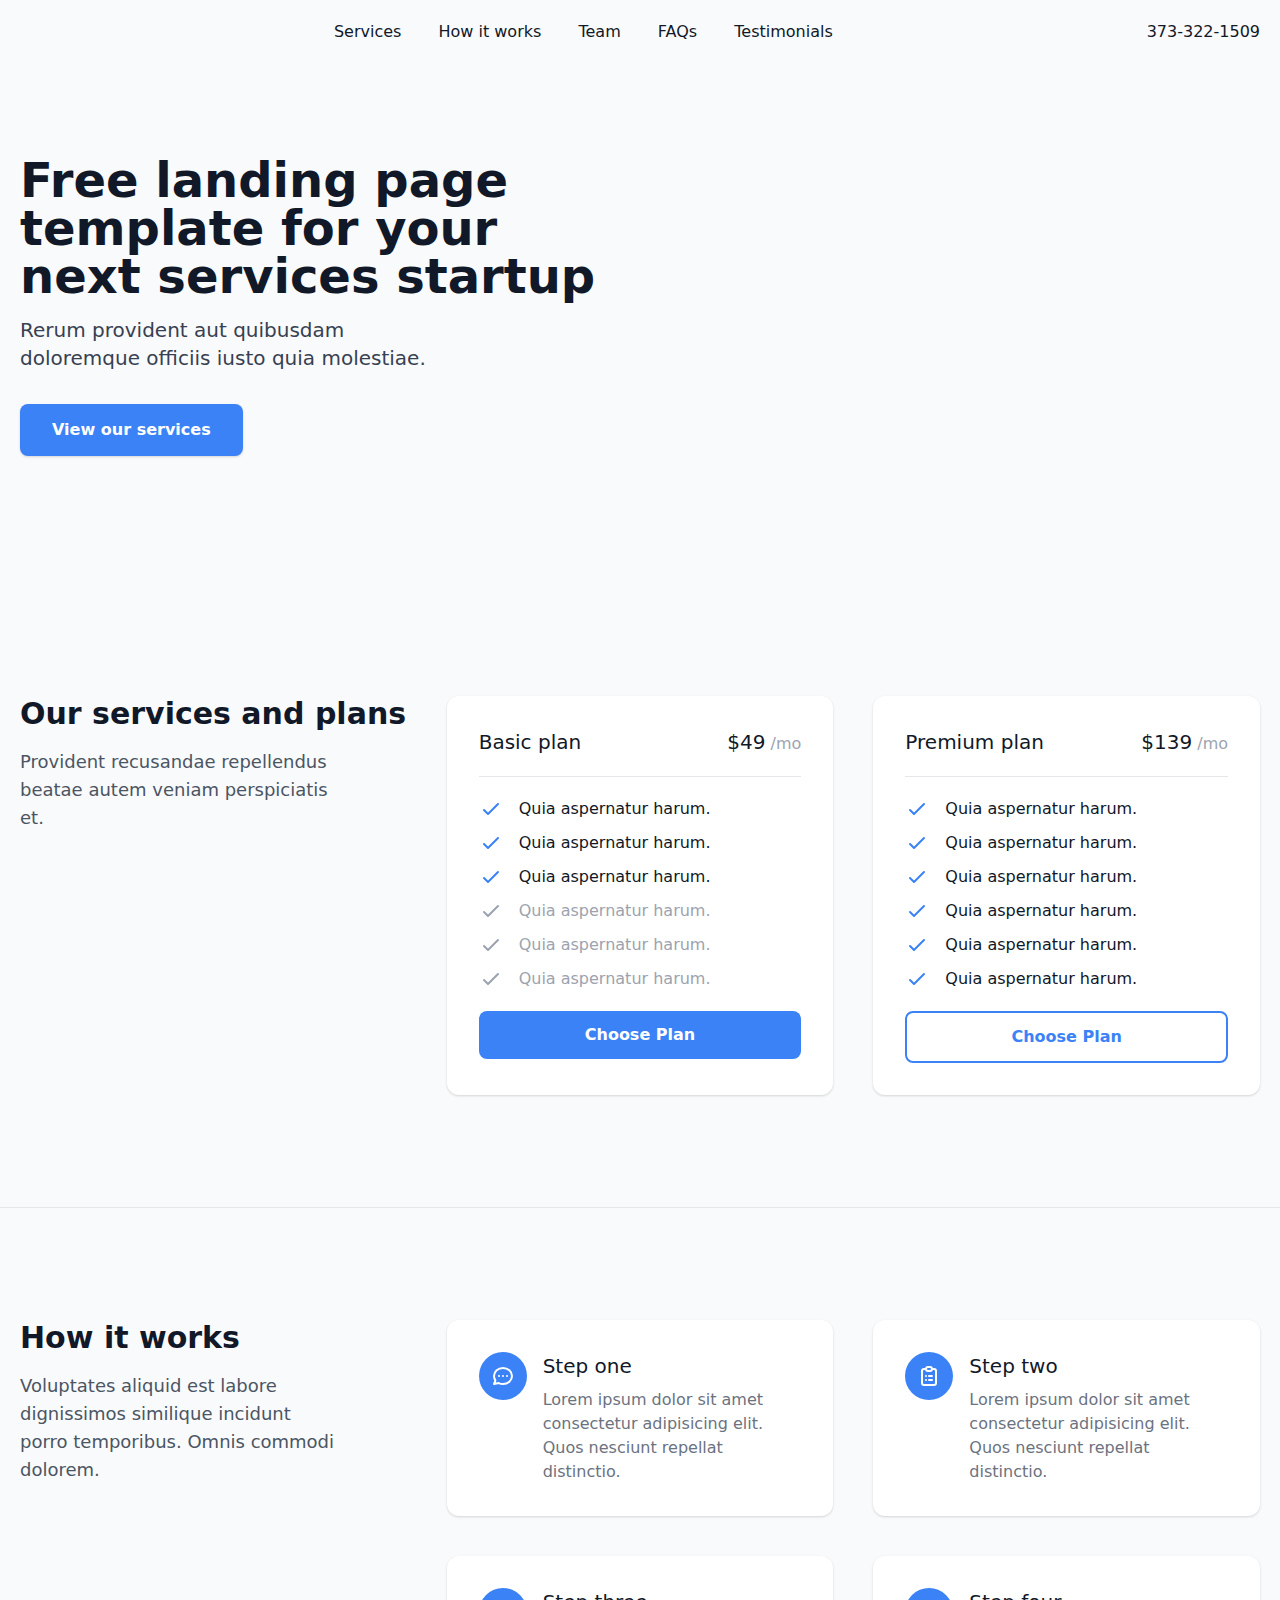
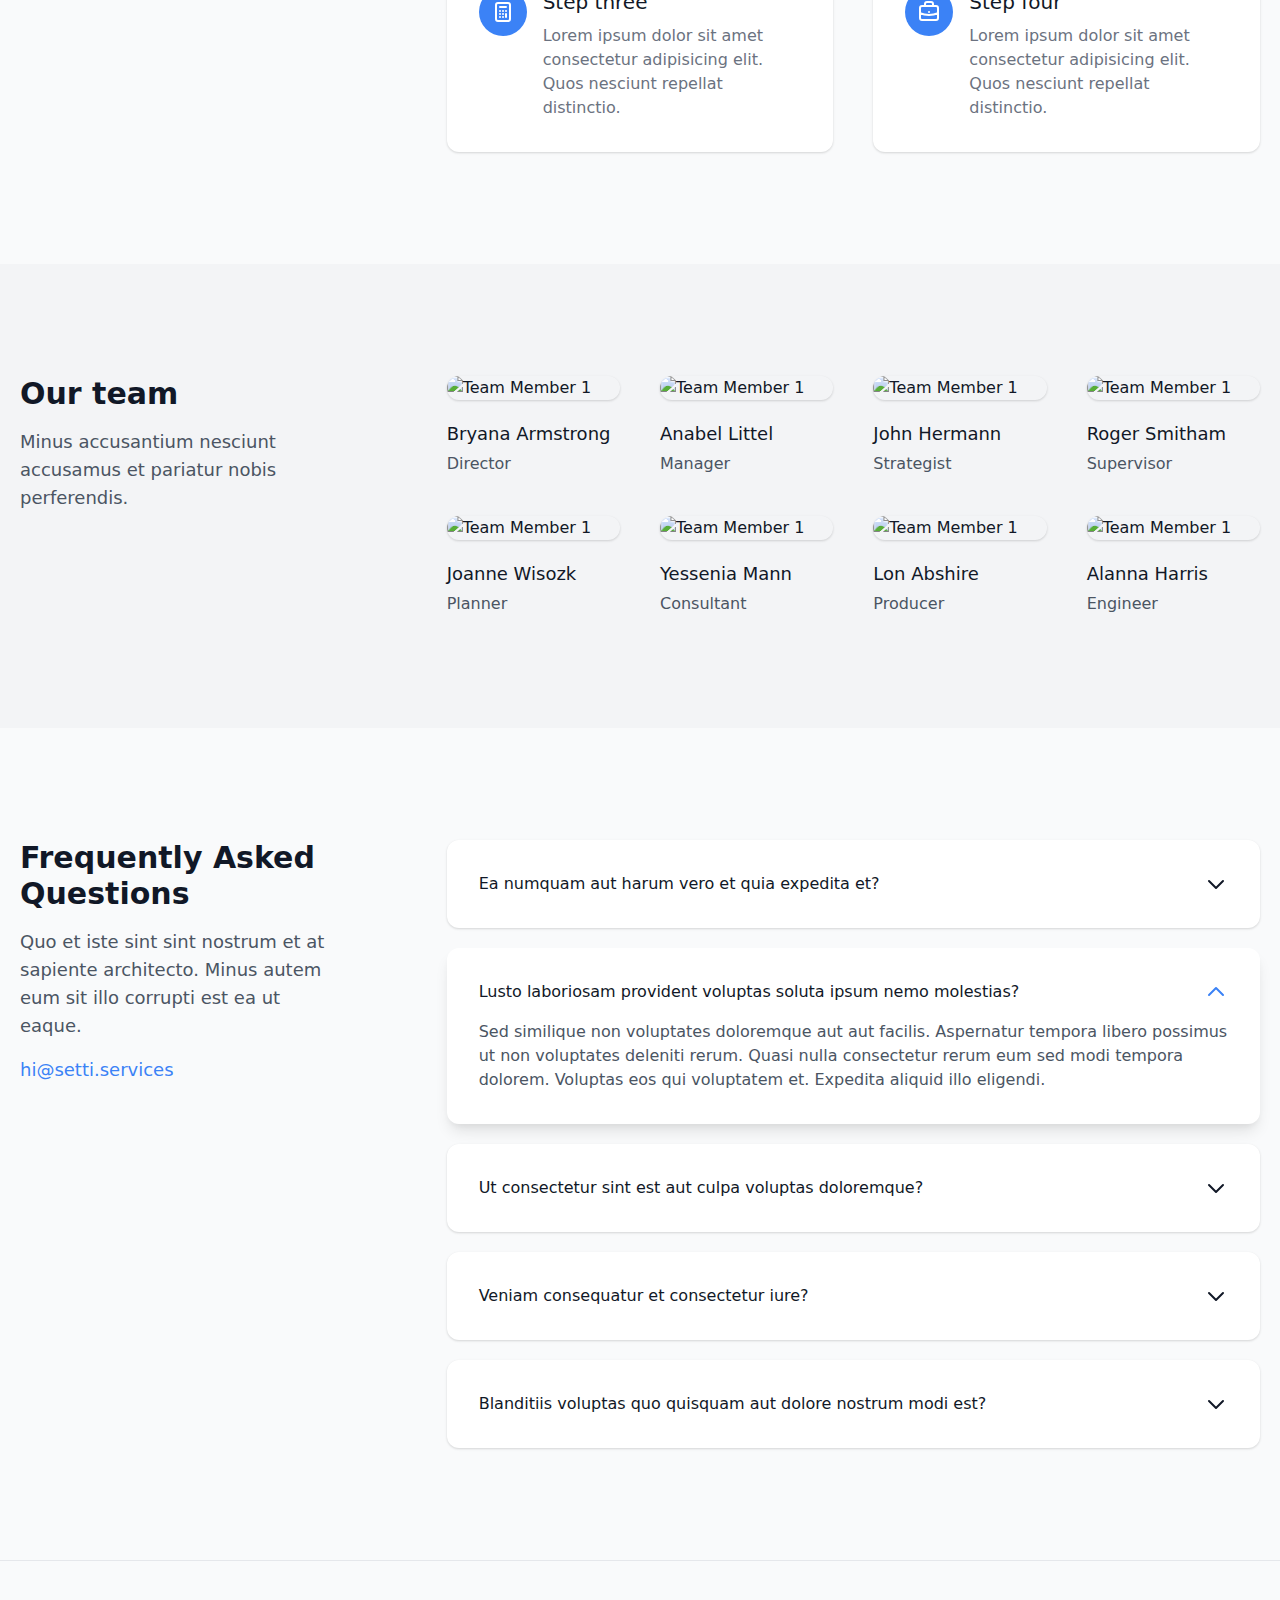
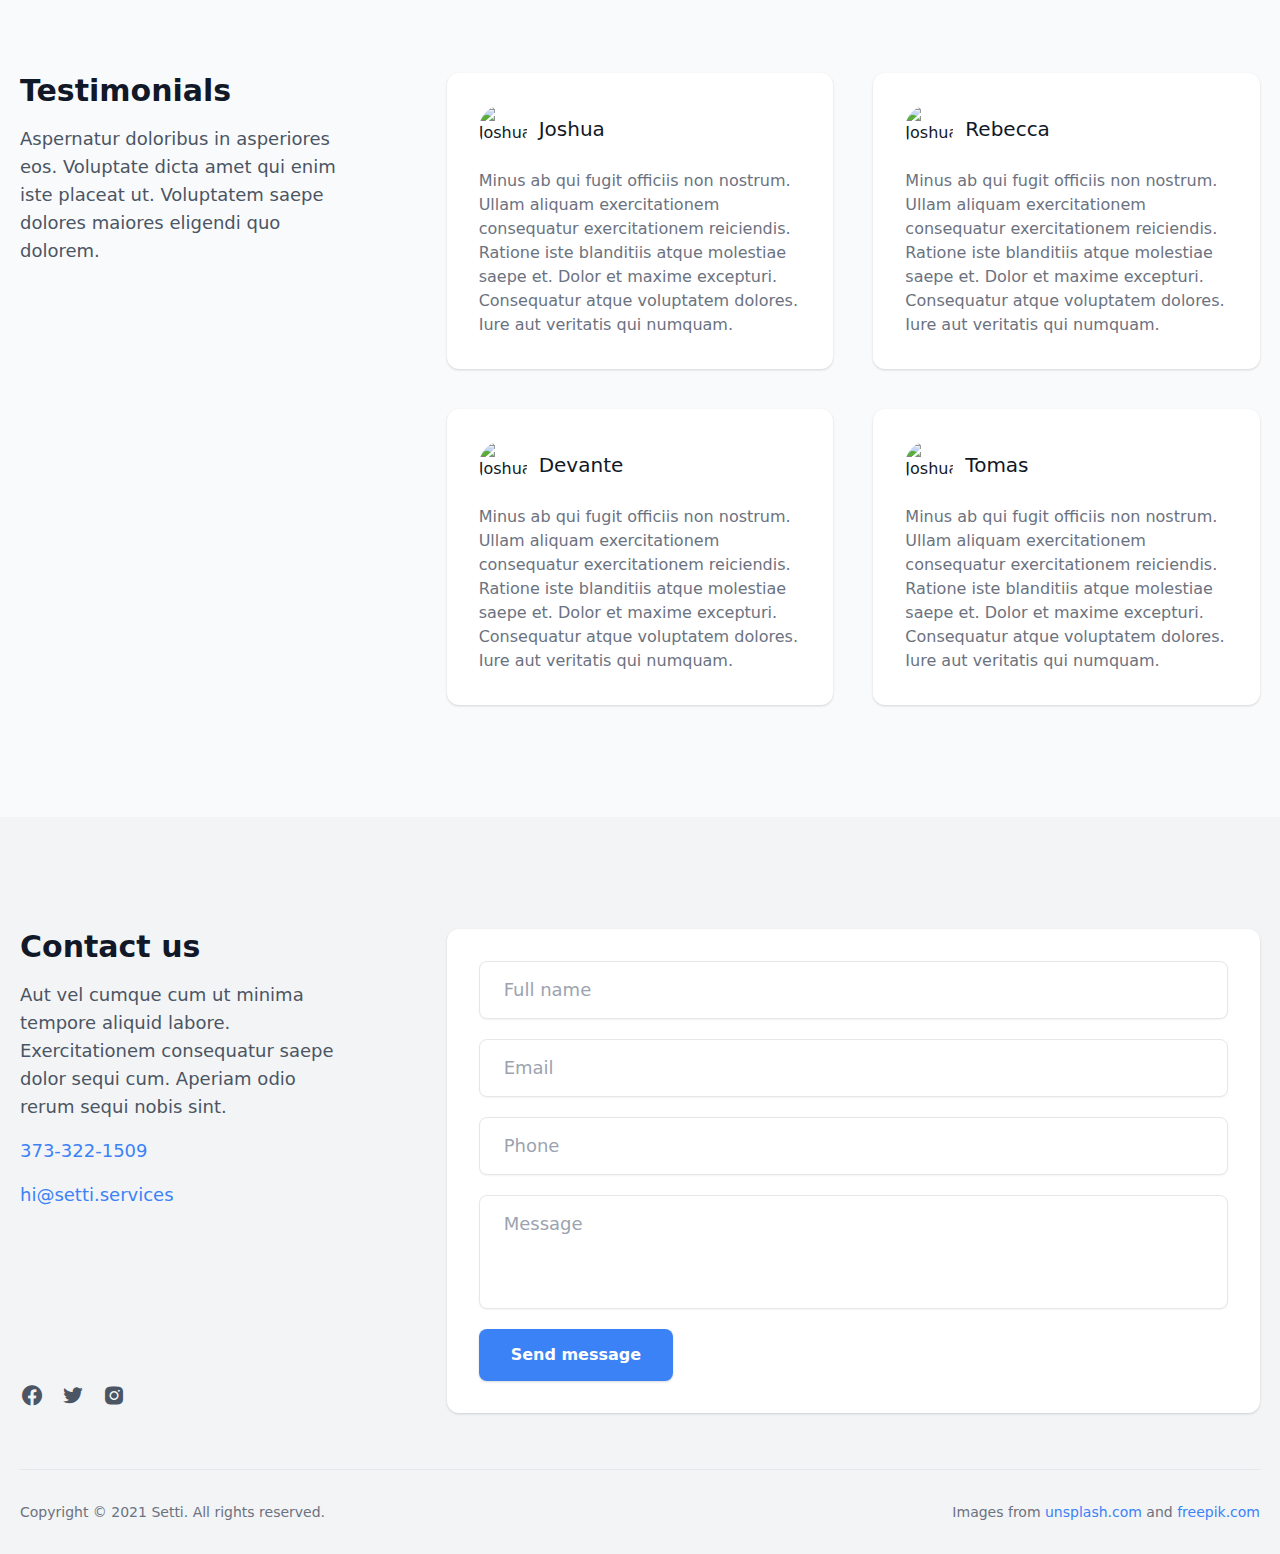
==== commit 2942df3c: "Merge pull request #8 from William-King977/dev" ====
--- a/templates/index.html
+++ b/templates/index.html
@@ -6,7 +6,7 @@
     <meta name="viewport" content="width=device-width, initial-scale=1.0">
     <link rel="icon" type="image/png" href="assets/img/favicon.png"/>
     <link href='https://unpkg.com/boxicons@2.0.7/css/boxicons.min.css' rel='stylesheet'>
-    <link rel="stylesheet" href="../assets/css/styles.css">
+    <link rel="stylesheet" href="../static/styles/styles.css">
     <title>Setti – Free Landing page for services startup</title>
 </head>
 <body class="font-sans antialiased bg-gray-50 text-gray-900">
--- a/static/styles/styles.css
+++ b/static/styles/styles.css
@@ -0,0 +1,1296 @@
+/* ./your-css-folder/styles.css */
+
+/* ! tailwindcss v2.1.2 | MIT License | https://tailwindcss.com */
+
+/*! modern-normalize v1.0.0 | MIT License | https://github.com/sindresorhus/modern-normalize */
+
+/*
+Document
+========
+*/
+
+/**
+Use a better box model (opinionated).
+*/
+
+*,
+*::before,
+*::after {
+  box-sizing: border-box;
+}
+
+/**
+Use a more readable tab size (opinionated).
+*/
+
+:root {
+  -moz-tab-size: 4;
+  -o-tab-size: 4;
+     tab-size: 4;
+}
+
+/**
+1. Correct the line height in all browsers.
+2. Prevent adjustments of font size after orientation changes in iOS.
+*/
+
+html {
+  line-height: 1.15; /* 1 */
+  -webkit-text-size-adjust: 100%; /* 2 */
+}
+
+/*
+Sections
+========
+*/
+
+/**
+Remove the margin in all browsers.
+*/
+
+body {
+  margin: 0;
+}
+
+/**
+Improve consistency of default fonts in all browsers. (https://github.com/sindresorhus/modern-normalize/issues/3)
+*/
+
+body {
+  font-family:
+		system-ui,
+		-apple-system, /* Firefox supports this but not yet `system-ui` */
+		'Segoe UI',
+		Roboto,
+		Helvetica,
+		Arial,
+		sans-serif,
+		'Apple Color Emoji',
+		'Segoe UI Emoji';
+}
+
+/*
+Grouping content
+================
+*/
+
+/**
+1. Add the correct height in Firefox.
+2. Correct the inheritance of border color in Firefox. (https://bugzilla.mozilla.org/show_bug.cgi?id=190655)
+*/
+
+hr {
+  height: 0; /* 1 */
+  color: inherit; /* 2 */
+}
+
+/*
+Text-level semantics
+====================
+*/
+
+/**
+Add the correct text decoration in Chrome, Edge, and Safari.
+*/
+
+abbr[title] {
+  -webkit-text-decoration: underline dotted;
+          text-decoration: underline dotted;
+}
+
+/**
+Add the correct font weight in Edge and Safari.
+*/
+
+b,
+strong {
+  font-weight: bolder;
+}
+
+/**
+1. Improve consistency of default fonts in all browsers. (https://github.com/sindresorhus/modern-normalize/issues/3)
+2. Correct the odd 'em' font sizing in all browsers.
+*/
+
+code,
+kbd,
+samp,
+pre {
+  font-family:
+		ui-monospace,
+		SFMono-Regular,
+		Consolas,
+		'Liberation Mono',
+		Menlo,
+		monospace; /* 1 */
+  font-size: 1em; /* 2 */
+}
+
+/**
+Add the correct font size in all browsers.
+*/
+
+small {
+  font-size: 80%;
+}
+
+/**
+Prevent 'sub' and 'sup' elements from affecting the line height in all browsers.
+*/
+
+sub,
+sup {
+  font-size: 75%;
+  line-height: 0;
+  position: relative;
+  vertical-align: baseline;
+}
+
+sub {
+  bottom: -0.25em;
+}
+
+sup {
+  top: -0.5em;
+}
+
+/*
+Tabular data
+============
+*/
+
+/**
+1. Remove text indentation from table contents in Chrome and Safari. (https://bugs.chromium.org/p/chromium/issues/detail?id=999088, https://bugs.webkit.org/show_bug.cgi?id=201297)
+2. Correct table border color inheritance in all Chrome and Safari. (https://bugs.chromium.org/p/chromium/issues/detail?id=935729, https://bugs.webkit.org/show_bug.cgi?id=195016)
+*/
+
+table {
+  text-indent: 0; /* 1 */
+  border-color: inherit; /* 2 */
+}
+
+/*
+Forms
+=====
+*/
+
+/**
+1. Change the font styles in all browsers.
+2. Remove the margin in Firefox and Safari.
+*/
+
+button,
+input,
+optgroup,
+select,
+textarea {
+  font-family: inherit; /* 1 */
+  font-size: 100%; /* 1 */
+  line-height: 1.15; /* 1 */
+  margin: 0; /* 2 */
+}
+
+/**
+Remove the inheritance of text transform in Edge and Firefox.
+1. Remove the inheritance of text transform in Firefox.
+*/
+
+button,
+select { /* 1 */
+  text-transform: none;
+}
+
+/**
+Correct the inability to style clickable types in iOS and Safari.
+*/
+
+button,
+[type='button'],
+[type='submit'] {
+  -webkit-appearance: button;
+}
+
+/**
+Remove the inner border and padding in Firefox.
+*/
+
+/**
+Restore the focus styles unset by the previous rule.
+*/
+
+/**
+Remove the additional ':invalid' styles in Firefox.
+See: https://github.com/mozilla/gecko-dev/blob/2f9eacd9d3d995c937b4251a5557d95d494c9be1/layout/style/res/forms.css#L728-L737
+*/
+
+/**
+Remove the padding so developers are not caught out when they zero out 'fieldset' elements in all browsers.
+*/
+
+legend {
+  padding: 0;
+}
+
+/**
+Add the correct vertical alignment in Chrome and Firefox.
+*/
+
+progress {
+  vertical-align: baseline;
+}
+
+/**
+Correct the cursor style of increment and decrement buttons in Safari.
+*/
+
+/**
+1. Correct the odd appearance in Chrome and Safari.
+2. Correct the outline style in Safari.
+*/
+
+/**
+Remove the inner padding in Chrome and Safari on macOS.
+*/
+
+/**
+1. Correct the inability to style clickable types in iOS and Safari.
+2. Change font properties to 'inherit' in Safari.
+*/
+
+/*
+Interactive
+===========
+*/
+
+/*
+Add the correct display in Chrome and Safari.
+*/
+
+summary {
+  display: list-item;
+}
+
+/**
+ * Manually forked from SUIT CSS Base: https://github.com/suitcss/base
+ * A thin layer on top of normalize.css that provides a starting point more
+ * suitable for web applications.
+ */
+
+/**
+ * Removes the default spacing and border for appropriate elements.
+ */
+
+blockquote,
+dl,
+dd,
+h1,
+h2,
+h3,
+h4,
+h5,
+h6,
+hr,
+figure,
+p,
+pre {
+  margin: 0;
+}
+
+button {
+  background-color: transparent;
+  background-image: none;
+}
+
+/**
+ * Work around a Firefox/IE bug where the transparent `button` background
+ * results in a loss of the default `button` focus styles.
+ */
+
+button:focus {
+  outline: 1px dotted;
+  outline: 5px auto -webkit-focus-ring-color;
+}
+
+fieldset {
+  margin: 0;
+  padding: 0;
+}
+
+ol,
+ul {
+  list-style: none;
+  margin: 0;
+  padding: 0;
+}
+
+/**
+ * Tailwind custom reset styles
+ */
+
+/**
+ * 1. Use the user's configured `sans` font-family (with Tailwind's default
+ *    sans-serif font stack as a fallback) as a sane default.
+ * 2. Use Tailwind's default "normal" line-height so the user isn't forced
+ *    to override it to ensure consistency even when using the default theme.
+ */
+
+html {
+  font-family: ui-sans-serif, system-ui, -apple-system, BlinkMacSystemFont, "Segoe UI", Roboto, "Helvetica Neue", Arial, "Noto Sans", sans-serif, "Apple Color Emoji", "Segoe UI Emoji", "Segoe UI Symbol", "Noto Color Emoji"; /* 1 */
+  line-height: 1.5; /* 2 */
+}
+
+/**
+ * Inherit font-family and line-height from `html` so users can set them as
+ * a class directly on the `html` element.
+ */
+
+body {
+  font-family: inherit;
+  line-height: inherit;
+}
+
+/**
+ * 1. Prevent padding and border from affecting element width.
+ *
+ *    We used to set this in the html element and inherit from
+ *    the parent element for everything else. This caused issues
+ *    in shadow-dom-enhanced elements like <details> where the content
+ *    is wrapped by a div with box-sizing set to `content-box`.
+ *
+ *    https://github.com/mozdevs/cssremedy/issues/4
+ *
+ *
+ * 2. Allow adding a border to an element by just adding a border-width.
+ *
+ *    By default, the way the browser specifies that an element should have no
+ *    border is by setting it's border-style to `none` in the user-agent
+ *    stylesheet.
+ *
+ *    In order to easily add borders to elements by just setting the `border-width`
+ *    property, we change the default border-style for all elements to `solid`, and
+ *    use border-width to hide them instead. This way our `border` utilities only
+ *    need to set the `border-width` property instead of the entire `border`
+ *    shorthand, making our border utilities much more straightforward to compose.
+ *
+ *    https://github.com/tailwindcss/tailwindcss/pull/116
+ */
+
+*,
+::before,
+::after {
+  box-sizing: border-box; /* 1 */
+  border-width: 0; /* 2 */
+  border-style: solid; /* 2 */
+  border-color: #e5e7eb; /* 2 */
+}
+
+/*
+ * Ensure horizontal rules are visible by default
+ */
+
+hr {
+  border-top-width: 1px;
+}
+
+/**
+ * Undo the `border-style: none` reset that Normalize applies to images so that
+ * our `border-{width}` utilities have the expected effect.
+ *
+ * The Normalize reset is unnecessary for us since we default the border-width
+ * to 0 on all elements.
+ *
+ * https://github.com/tailwindcss/tailwindcss/issues/362
+ */
+
+img {
+  border-style: solid;
+}
+
+textarea {
+  resize: vertical;
+}
+
+input::-moz-placeholder, textarea::-moz-placeholder {
+  opacity: 1;
+  color: #9ca3af;
+}
+
+input:-ms-input-placeholder, textarea:-ms-input-placeholder {
+  opacity: 1;
+  color: #9ca3af;
+}
+
+input::placeholder,
+textarea::placeholder {
+  opacity: 1;
+  color: #9ca3af;
+}
+
+button {
+  cursor: pointer;
+}
+
+table {
+  border-collapse: collapse;
+}
+
+h1,
+h2,
+h3,
+h4,
+h5,
+h6 {
+  font-size: inherit;
+  font-weight: inherit;
+}
+
+/**
+ * Reset links to optimize for opt-in styling instead of
+ * opt-out.
+ */
+
+a {
+  color: inherit;
+  text-decoration: inherit;
+}
+
+/**
+ * Reset form element properties that are easy to forget to
+ * style explicitly so you don't inadvertently introduce
+ * styles that deviate from your design system. These styles
+ * supplement a partial reset that is already applied by
+ * normalize.css.
+ */
+
+button,
+input,
+optgroup,
+select,
+textarea {
+  padding: 0;
+  line-height: inherit;
+  color: inherit;
+}
+
+/**
+ * Use the configured 'mono' font family for elements that
+ * are expected to be rendered with a monospace font, falling
+ * back to the system monospace stack if there is no configured
+ * 'mono' font family.
+ */
+
+pre,
+code,
+kbd,
+samp {
+  font-family: ui-monospace, SFMono-Regular, Menlo, Monaco, Consolas, "Liberation Mono", "Courier New", monospace;
+}
+
+/**
+ * Make replaced elements `display: block` by default as that's
+ * the behavior you want almost all of the time. Inspired by
+ * CSS Remedy, with `svg` added as well.
+ *
+ * https://github.com/mozdevs/cssremedy/issues/14
+ */
+
+img,
+svg,
+video,
+canvas,
+audio,
+iframe,
+embed,
+object {
+  display: block;
+  vertical-align: middle;
+}
+
+/**
+ * Constrain images and videos to the parent width and preserve
+ * their intrinsic aspect ratio.
+ *
+ * https://github.com/mozdevs/cssremedy/issues/14
+ */
+
+img,
+video {
+  max-width: 100%;
+  height: auto;
+}
+
+.container {
+  width: 100%;
+}
+
+@media (min-width: 640px) {
+  .container {
+    max-width: 640px;
+  }
+}
+
+@media (min-width: 768px) {
+  .container {
+    max-width: 768px;
+  }
+}
+
+@media (min-width: 1024px) {
+  .container {
+    max-width: 1024px;
+  }
+}
+
+@media (min-width: 1280px) {
+  .container {
+    max-width: 1280px;
+  }
+}
+
+@media (min-width: 1536px) {
+  .container {
+    max-width: 1536px;
+  }
+}
+
+.space-y-1 > :not([hidden]) ~ :not([hidden]) {
+  --tw-space-y-reverse: 0;
+  margin-top: calc(0.25rem * calc(1 - var(--tw-space-y-reverse)));
+  margin-bottom: calc(0.25rem * var(--tw-space-y-reverse));
+}
+
+.space-y-2 > :not([hidden]) ~ :not([hidden]) {
+  --tw-space-y-reverse: 0;
+  margin-top: calc(0.5rem * calc(1 - var(--tw-space-y-reverse)));
+  margin-bottom: calc(0.5rem * var(--tw-space-y-reverse));
+}
+
+.space-x-3 > :not([hidden]) ~ :not([hidden]) {
+  --tw-space-x-reverse: 0;
+  margin-right: calc(0.75rem * var(--tw-space-x-reverse));
+  margin-left: calc(0.75rem * calc(1 - var(--tw-space-x-reverse)));
+}
+
+.space-y-4 > :not([hidden]) ~ :not([hidden]) {
+  --tw-space-y-reverse: 0;
+  margin-top: calc(1rem * calc(1 - var(--tw-space-y-reverse)));
+  margin-bottom: calc(1rem * var(--tw-space-y-reverse));
+}
+
+.space-y-5 > :not([hidden]) ~ :not([hidden]) {
+  --tw-space-y-reverse: 0;
+  margin-top: calc(1.25rem * calc(1 - var(--tw-space-y-reverse)));
+  margin-bottom: calc(1.25rem * var(--tw-space-y-reverse));
+}
+
+.space-x-5 > :not([hidden]) ~ :not([hidden]) {
+  --tw-space-x-reverse: 0;
+  margin-right: calc(1.25rem * var(--tw-space-x-reverse));
+  margin-left: calc(1.25rem * calc(1 - var(--tw-space-x-reverse)));
+}
+
+.space-y-8 > :not([hidden]) ~ :not([hidden]) {
+  --tw-space-y-reverse: 0;
+  margin-top: calc(2rem * calc(1 - var(--tw-space-y-reverse)));
+  margin-bottom: calc(2rem * var(--tw-space-y-reverse));
+}
+
+.space-x-8 > :not([hidden]) ~ :not([hidden]) {
+  --tw-space-x-reverse: 0;
+  margin-right: calc(2rem * var(--tw-space-x-reverse));
+  margin-left: calc(2rem * calc(1 - var(--tw-space-x-reverse)));
+}
+
+.space-y-10 > :not([hidden]) ~ :not([hidden]) {
+  --tw-space-y-reverse: 0;
+  margin-top: calc(2.5rem * calc(1 - var(--tw-space-y-reverse)));
+  margin-bottom: calc(2.5rem * var(--tw-space-y-reverse));
+}
+
+.space-y-1\.5 > :not([hidden]) ~ :not([hidden]) {
+  --tw-space-y-reverse: 0;
+  margin-top: calc(0.375rem * calc(1 - var(--tw-space-y-reverse)));
+  margin-bottom: calc(0.375rem * var(--tw-space-y-reverse));
+}
+
+.space-y-2\.5 > :not([hidden]) ~ :not([hidden]) {
+  --tw-space-y-reverse: 0;
+  margin-top: calc(0.625rem * calc(1 - var(--tw-space-y-reverse)));
+  margin-bottom: calc(0.625rem * var(--tw-space-y-reverse));
+}
+
+.appearance-none {
+  -webkit-appearance: none;
+     -moz-appearance: none;
+          appearance: none;
+}
+
+.bg-white {
+  --tw-bg-opacity: 1;
+  background-color: rgba(255, 255, 255, var(--tw-bg-opacity));
+}
+
+.bg-gray-50 {
+  --tw-bg-opacity: 1;
+  background-color: rgba(249, 250, 251, var(--tw-bg-opacity));
+}
+
+.bg-gray-100 {
+  --tw-bg-opacity: 1;
+  background-color: rgba(243, 244, 246, var(--tw-bg-opacity));
+}
+
+.bg-blue-500 {
+  --tw-bg-opacity: 1;
+  background-color: rgba(59, 130, 246, var(--tw-bg-opacity));
+}
+
+.hover\:bg-blue-600:hover {
+  --tw-bg-opacity: 1;
+  background-color: rgba(37, 99, 235, var(--tw-bg-opacity));
+}
+
+.bg-right-top {
+  background-position: right top;
+}
+.bg-right-bottom{
+  background-position: right bottom;
+}
+
+.bg-no-repeat {
+  background-repeat: no-repeat;
+}
+
+.bg-cover {
+  background-size: cover;
+}
+
+.border-gray-200 {
+  --tw-border-opacity: 1;
+  border-color: rgba(229, 231, 235, var(--tw-border-opacity));
+}
+
+.border-blue-500 {
+  --tw-border-opacity: 1;
+  border-color: rgba(59, 130, 246, var(--tw-border-opacity));
+}
+
+.hover\:border-blue-600:hover {
+  --tw-border-opacity: 1;
+  border-color: rgba(37, 99, 235, var(--tw-border-opacity));
+}
+
+.focus\:border-blue-400:focus {
+  --tw-border-opacity: 1;
+  border-color: rgba(96, 165, 250, var(--tw-border-opacity));
+}
+
+.rounded-lg {
+  border-radius: 0.5rem;
+}
+
+.rounded-xl {
+  border-radius: 0.75rem;
+}
+
+.rounded-full {
+  border-radius: 9999px;
+}
+
+.border-2 {
+  border-width: 2px;
+}
+
+.border {
+  border-width: 1px;
+}
+
+.border-t {
+  border-top-width: 1px;
+}
+
+.cursor-pointer {
+  cursor: pointer;
+}
+
+.block {
+  display: block;
+}
+
+.flex {
+  display: flex;
+}
+
+.table {
+  display: table;
+}
+
+.grid {
+  display: grid;
+}
+
+.hidden {
+  display: none;
+}
+
+.flex-col {
+  flex-direction: column;
+}
+
+.items-center {
+  align-items: center;
+}
+
+.justify-center {
+  justify-content: center;
+}
+
+.justify-between {
+  justify-content: space-between;
+}
+
+.font-sans {
+  font-family: ui-sans-serif, system-ui, -apple-system, BlinkMacSystemFont, "Segoe UI", Roboto, "Helvetica Neue", Arial, "Noto Sans", sans-serif, "Apple Color Emoji", "Segoe UI Emoji", "Segoe UI Symbol", "Noto Color Emoji";
+}
+
+.font-medium {
+  font-weight: 500;
+}
+
+.font-semibold {
+  font-weight: 600;
+}
+
+.font-black {
+  font-weight: 900;
+}
+
+.h-6 {
+  height: 1.5rem;
+}
+
+.h-8 {
+  height: 2rem;
+}
+
+.h-12 {
+  height: 3rem;
+}
+
+.text-sm {
+  font-size: 0.875rem;
+  line-height: 1.25rem;
+}
+
+.text-lg {
+  font-size: 1.125rem;
+  line-height: 1.75rem;
+}
+
+.text-xl {
+  font-size: 1.25rem;
+  line-height: 1.75rem;
+}
+
+.text-2xl {
+  font-size: 1.5rem;
+  line-height: 2rem;
+}
+
+.text-3xl {
+  font-size: 1.875rem;
+  line-height: 2.25rem;
+}
+
+.mx-auto {
+  margin-left: auto;
+  margin-right: auto;
+}
+
+.mr-3 {
+  margin-right: 0.75rem;
+}
+
+.mr-4 {
+  margin-right: 1rem;
+}
+
+.mb-4 {
+  margin-bottom: 1rem;
+}
+
+.mb-7 {
+  margin-bottom: 1.75rem;
+}
+
+.mt-16 {
+  margin-top: 4rem;
+}
+
+.ml-16 {
+  margin-left: 4rem;
+}
+
+.max-w-sm {
+  max-width: 24rem;
+}
+
+.focus\:outline-none:focus {
+  outline: 2px solid transparent;
+  outline-offset: 2px;
+}
+
+.p-5 {
+  padding: 1.25rem;
+}
+
+.py-3 {
+  padding-top: 0.75rem;
+  padding-bottom: 0.75rem;
+}
+
+.px-5 {
+  padding-left: 1.25rem;
+  padding-right: 1.25rem;
+}
+
+.px-6 {
+  padding-left: 1.5rem;
+  padding-right: 1.5rem;
+}
+
+.px-8 {
+  padding-left: 2rem;
+  padding-right: 2rem;
+}
+
+.py-12 {
+  padding-top: 3rem;
+  padding-bottom: 3rem;
+}
+
+.py-3\.5 {
+  padding-top: 0.875rem;
+  padding-bottom: 0.875rem;
+}
+
+.pt-5 {
+  padding-top: 1.25rem;
+}
+
+.pb-7 {
+  padding-bottom: 1.75rem;
+}
+
+.pt-12 {
+  padding-top: 3rem;
+}
+
+.pb-16 {
+  padding-bottom: 4rem;
+}
+
+.absolute {
+  position: absolute;
+}
+
+.relative {
+  position: relative;
+}
+
+.resize-none {
+  resize: none;
+}
+
+* {
+  --tw-shadow: 0 0 #0000;
+}
+
+.shadow-sm {
+  --tw-shadow: 0 1px 2px 0 rgba(0, 0, 0, 0.05);
+  box-shadow: var(--tw-ring-offset-shadow, 0 0 #0000), var(--tw-ring-shadow, 0 0 #0000), var(--tw-shadow);
+}
+
+.shadow {
+  --tw-shadow: 0 1px 3px 0 rgba(0, 0, 0, 0.1), 0 1px 2px 0 rgba(0, 0, 0, 0.06);
+  box-shadow: var(--tw-ring-offset-shadow, 0 0 #0000), var(--tw-ring-shadow, 0 0 #0000), var(--tw-shadow);
+}
+
+.shadow-lg {
+  --tw-shadow: 0 10px 15px -3px rgba(0, 0, 0, 0.1), 0 4px 6px -2px rgba(0, 0, 0, 0.05);
+  box-shadow: var(--tw-ring-offset-shadow, 0 0 #0000), var(--tw-ring-shadow, 0 0 #0000), var(--tw-shadow);
+}
+
+.hover\:shadow:hover {
+  --tw-shadow: 0 1px 3px 0 rgba(0, 0, 0, 0.1), 0 1px 2px 0 rgba(0, 0, 0, 0.06);
+  box-shadow: var(--tw-ring-offset-shadow, 0 0 #0000), var(--tw-ring-shadow, 0 0 #0000), var(--tw-shadow);
+}
+
+.hover\:shadow-lg:hover {
+  --tw-shadow: 0 10px 15px -3px rgba(0, 0, 0, 0.1), 0 4px 6px -2px rgba(0, 0, 0, 0.05);
+  box-shadow: var(--tw-ring-offset-shadow, 0 0 #0000), var(--tw-ring-shadow, 0 0 #0000), var(--tw-shadow);
+}
+
+* {
+  --tw-ring-inset: var(--tw-empty,/*!*/ /*!*/);
+  --tw-ring-offset-width: 0px;
+  --tw-ring-offset-color: #fff;
+  --tw-ring-color: rgba(59, 130, 246, 0.5);
+  --tw-ring-offset-shadow: 0 0 #0000;
+  --tw-ring-shadow: 0 0 #0000;
+}
+
+.focus\:ring:focus {
+  --tw-ring-offset-shadow: var(--tw-ring-inset) 0 0 0 var(--tw-ring-offset-width) var(--tw-ring-offset-color);
+  --tw-ring-shadow: var(--tw-ring-inset) 0 0 0 calc(3px + var(--tw-ring-offset-width)) var(--tw-ring-color);
+  box-shadow: var(--tw-ring-offset-shadow), var(--tw-ring-shadow), var(--tw-shadow, 0 0 #0000);
+}
+
+.text-center {
+  text-align: center;
+}
+
+.text-white {
+  --tw-text-opacity: 1;
+  color: rgba(255, 255, 255, var(--tw-text-opacity));
+}
+
+.text-gray-400 {
+  --tw-text-opacity: 1;
+  color: rgba(156, 163, 175, var(--tw-text-opacity));
+}
+
+.text-gray-500 {
+  --tw-text-opacity: 1;
+  color: rgba(107, 114, 128, var(--tw-text-opacity));
+}
+
+.text-gray-600 {
+  --tw-text-opacity: 1;
+  color: rgba(75, 85, 99, var(--tw-text-opacity));
+}
+
+.text-gray-700 {
+  --tw-text-opacity: 1;
+  color: rgba(55, 65, 81, var(--tw-text-opacity));
+}
+
+.text-gray-900 {
+  --tw-text-opacity: 1;
+  color: rgba(17, 24, 39, var(--tw-text-opacity));
+}
+
+.text-blue-500 {
+  --tw-text-opacity: 1;
+  color: rgba(59, 130, 246, var(--tw-text-opacity));
+}
+
+.hover\:text-white:hover {
+  --tw-text-opacity: 1;
+  color: rgba(255, 255, 255, var(--tw-text-opacity));
+}
+
+.hover\:text-blue-600:hover {
+  --tw-text-opacity: 1;
+  color: rgba(37, 99, 235, var(--tw-text-opacity));
+}
+
+.antialiased {
+  -webkit-font-smoothing: antialiased;
+  -moz-osx-font-smoothing: grayscale;
+}
+
+.w-6 {
+  width: 1.5rem;
+}
+
+.w-8 {
+  width: 2rem;
+}
+
+.w-12 {
+  width: 3rem;
+}
+
+.w-full {
+  width: 100%;
+}
+
+.gap-6 {
+  gap: 1.5rem;
+}
+
+.grid-cols-2 {
+  grid-template-columns: repeat(2, minmax(0, 1fr));
+}
+
+.transition {
+  transition-property: background-color, border-color, color, fill, stroke, opacity, box-shadow, transform, filter, -webkit-backdrop-filter;
+  transition-property: background-color, border-color, color, fill, stroke, opacity, box-shadow, transform, filter, backdrop-filter;
+  transition-property: background-color, border-color, color, fill, stroke, opacity, box-shadow, transform, filter, backdrop-filter, -webkit-backdrop-filter;
+  transition-timing-function: cubic-bezier(0.4, 0, 0.2, 1);
+  transition-duration: 150ms;
+}
+
+.transition-colors {
+  transition-property: background-color, border-color, color, fill, stroke;
+  transition-timing-function: cubic-bezier(0.4, 0, 0.2, 1);
+  transition-duration: 150ms;
+}
+
+.transition-shadow {
+  transition-property: box-shadow;
+  transition-timing-function: cubic-bezier(0.4, 0, 0.2, 1);
+  transition-duration: 150ms;
+}
+
+.duration-200 {
+  transition-duration: 200ms;
+}
+
+.duration-300 {
+  transition-duration: 300ms;
+}
+
+@-webkit-keyframes spin {
+  to {
+    transform: rotate(360deg);
+  }
+}
+
+@keyframes spin {
+  to {
+    transform: rotate(360deg);
+  }
+}
+
+@-webkit-keyframes ping {
+  75%, 100% {
+    transform: scale(2);
+    opacity: 0;
+  }
+}
+
+@keyframes ping {
+  75%, 100% {
+    transform: scale(2);
+    opacity: 0;
+  }
+}
+
+@-webkit-keyframes pulse {
+  50% {
+    opacity: .5;
+  }
+}
+
+@keyframes pulse {
+  50% {
+    opacity: .5;
+  }
+}
+
+@-webkit-keyframes bounce {
+  0%, 100% {
+    transform: translateY(-25%);
+    -webkit-animation-timing-function: cubic-bezier(0.8,0,1,1);
+            animation-timing-function: cubic-bezier(0.8,0,1,1);
+  }
+
+  50% {
+    transform: none;
+    -webkit-animation-timing-function: cubic-bezier(0,0,0.2,1);
+            animation-timing-function: cubic-bezier(0,0,0.2,1);
+  }
+}
+
+@keyframes bounce {
+  0%, 100% {
+    transform: translateY(-25%);
+    -webkit-animation-timing-function: cubic-bezier(0.8,0,1,1);
+            animation-timing-function: cubic-bezier(0.8,0,1,1);
+  }
+
+  50% {
+    transform: none;
+    -webkit-animation-timing-function: cubic-bezier(0,0,0.2,1);
+            animation-timing-function: cubic-bezier(0,0,0.2,1);
+  }
+}
+
+@media (min-width: 640px) {
+  .sm\:space-y-0 > :not([hidden]) ~ :not([hidden]) {
+    --tw-space-y-reverse: 0;
+    margin-top: calc(0px * calc(1 - var(--tw-space-y-reverse)));
+    margin-bottom: calc(0px * var(--tw-space-y-reverse));
+  }
+
+  .sm\:flex-row {
+    flex-direction: row;
+  }
+
+  .sm\:text-3xl {
+    font-size: 1.875rem;
+    line-height: 2.25rem;
+  }
+
+  .sm\:text-4xl {
+    font-size: 2.25rem;
+    line-height: 2.5rem;
+  }
+
+  .sm\:pb-16 {
+    padding-bottom: 4rem;
+  }
+
+  .sm\:text-justify {
+    text-align: justify;
+  }
+
+  .sm\:w-auto {
+    width: auto;
+  }
+
+  .sm\:w-1\/2 {
+    width: 50%;
+  }
+
+  .sm\:w-2\/3 {
+    width: 66.666667%;
+  }
+
+  .sm\:grid-cols-2 {
+    grid-template-columns: repeat(2, minmax(0, 1fr));
+  }
+}
+
+@media (min-width: 768px) {
+  .md\:text-lg {
+    font-size: 1.125rem;
+    line-height: 1.75rem;
+  }
+
+  .md\:text-xl {
+    font-size: 1.25rem;
+    line-height: 1.75rem;
+  }
+
+  .md\:text-5xl {
+    font-size: 3rem;
+    line-height: 1;
+  }
+
+  .md\:max-w-md {
+    max-width: 28rem;
+  }
+
+  .md\:max-w-xl {
+    max-width: 36rem;
+  }
+
+  .md\:p-8 {
+    padding: 2rem;
+  }
+
+  .md\:grid-cols-4 {
+    grid-template-columns: repeat(4, minmax(0, 1fr));
+  }
+}
+
+@media (min-width: 1024px) {
+  .lg\:space-y-4 > :not([hidden]) ~ :not([hidden]) {
+    --tw-space-y-reverse: 0;
+    margin-top: calc(1rem * calc(1 - var(--tw-space-y-reverse)));
+    margin-bottom: calc(1rem * var(--tw-space-y-reverse));
+  }
+
+  .lg\:block {
+    display: block;
+  }
+
+  .lg\:hidden {
+    display: none;
+  }
+
+  .lg\:text-lg {
+    font-size: 1.125rem;
+    line-height: 1.75rem;
+  }
+
+  .lg\:mb-8 {
+    margin-bottom: 2rem;
+  }
+
+  .lg\:mb-14 {
+    margin-bottom: 3.5rem;
+  }
+
+  .lg\:mt-24 {
+    margin-top: 6rem;
+  }
+
+  .lg\:py-16 {
+    padding-top: 4rem;
+    padding-bottom: 4rem;
+  }
+
+  .lg\:pb-8 {
+    padding-bottom: 2rem;
+  }
+
+  .lg\:pt-16 {
+    padding-top: 4rem;
+  }
+
+  .lg\:pb-24 {
+    padding-bottom: 6rem;
+  }
+
+  .lg\:gap-10 {
+    gap: 2.5rem;
+  }
+}
+
+@media (min-width: 1280px) {
+  .xl\:space-y-0 > :not([hidden]) ~ :not([hidden]) {
+    --tw-space-y-reverse: 0;
+    margin-top: calc(0px * calc(1 - var(--tw-space-y-reverse)));
+    margin-bottom: calc(0px * var(--tw-space-y-reverse));
+  }
+
+  .xl\:bg-bottom {
+    background-position: bottom;
+  }
+
+  .xl\:mt-28 {
+    margin-top: 7rem;
+  }
+
+  .xl\:py-28 {
+    padding-top: 7rem;
+    padding-bottom: 7rem;
+  }
+
+  .xl\:pt-28 {
+    padding-top: 7rem;
+  }
+
+  .xl\:pb-32 {
+    padding-bottom: 8rem;
+  }
+
+  .xl\:w-80 {
+    width: 20rem;
+  }
+
+  .xl\:grid-cols-3 {
+    grid-template-columns: repeat(3, minmax(0, 1fr));
+  }
+
+  .xl\:col-span-2 {
+    grid-column: span 2 / span 2;
+  }
+}
+
+@media (min-width: 1536px) {
+}
